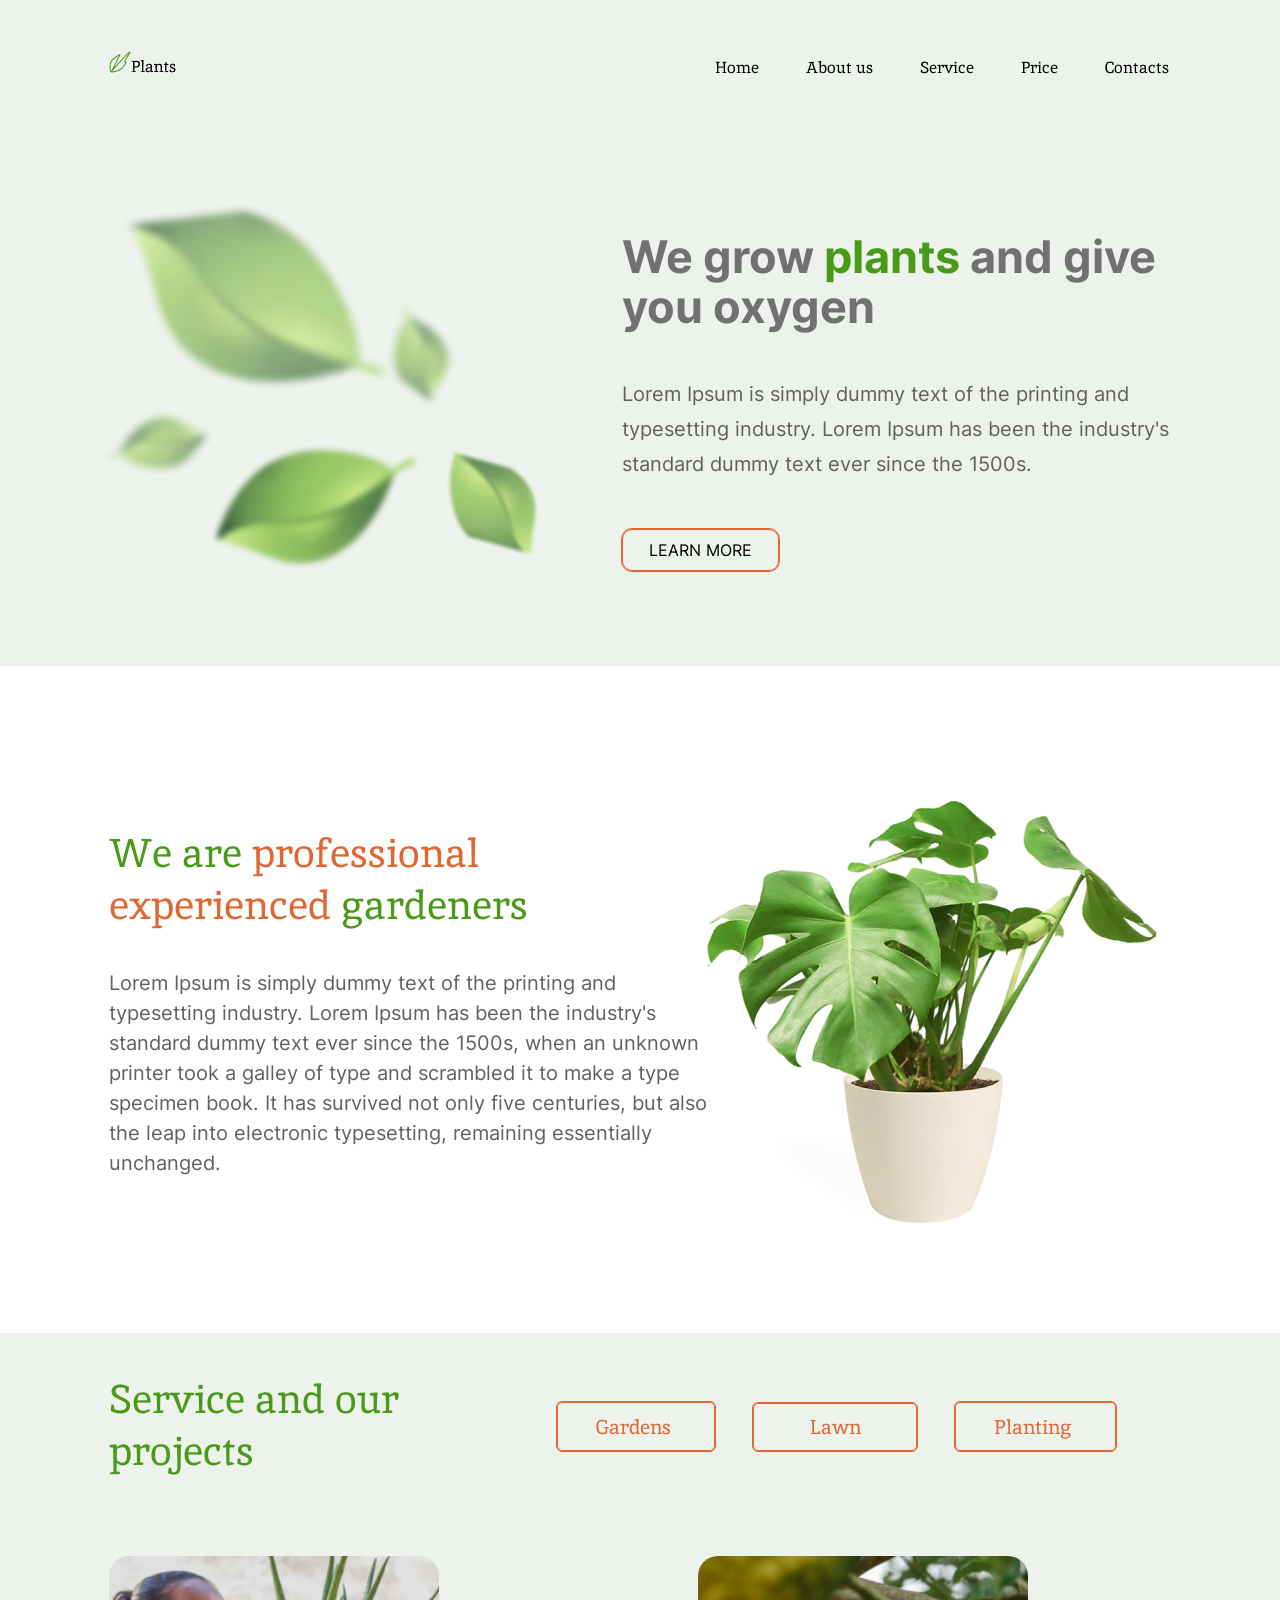
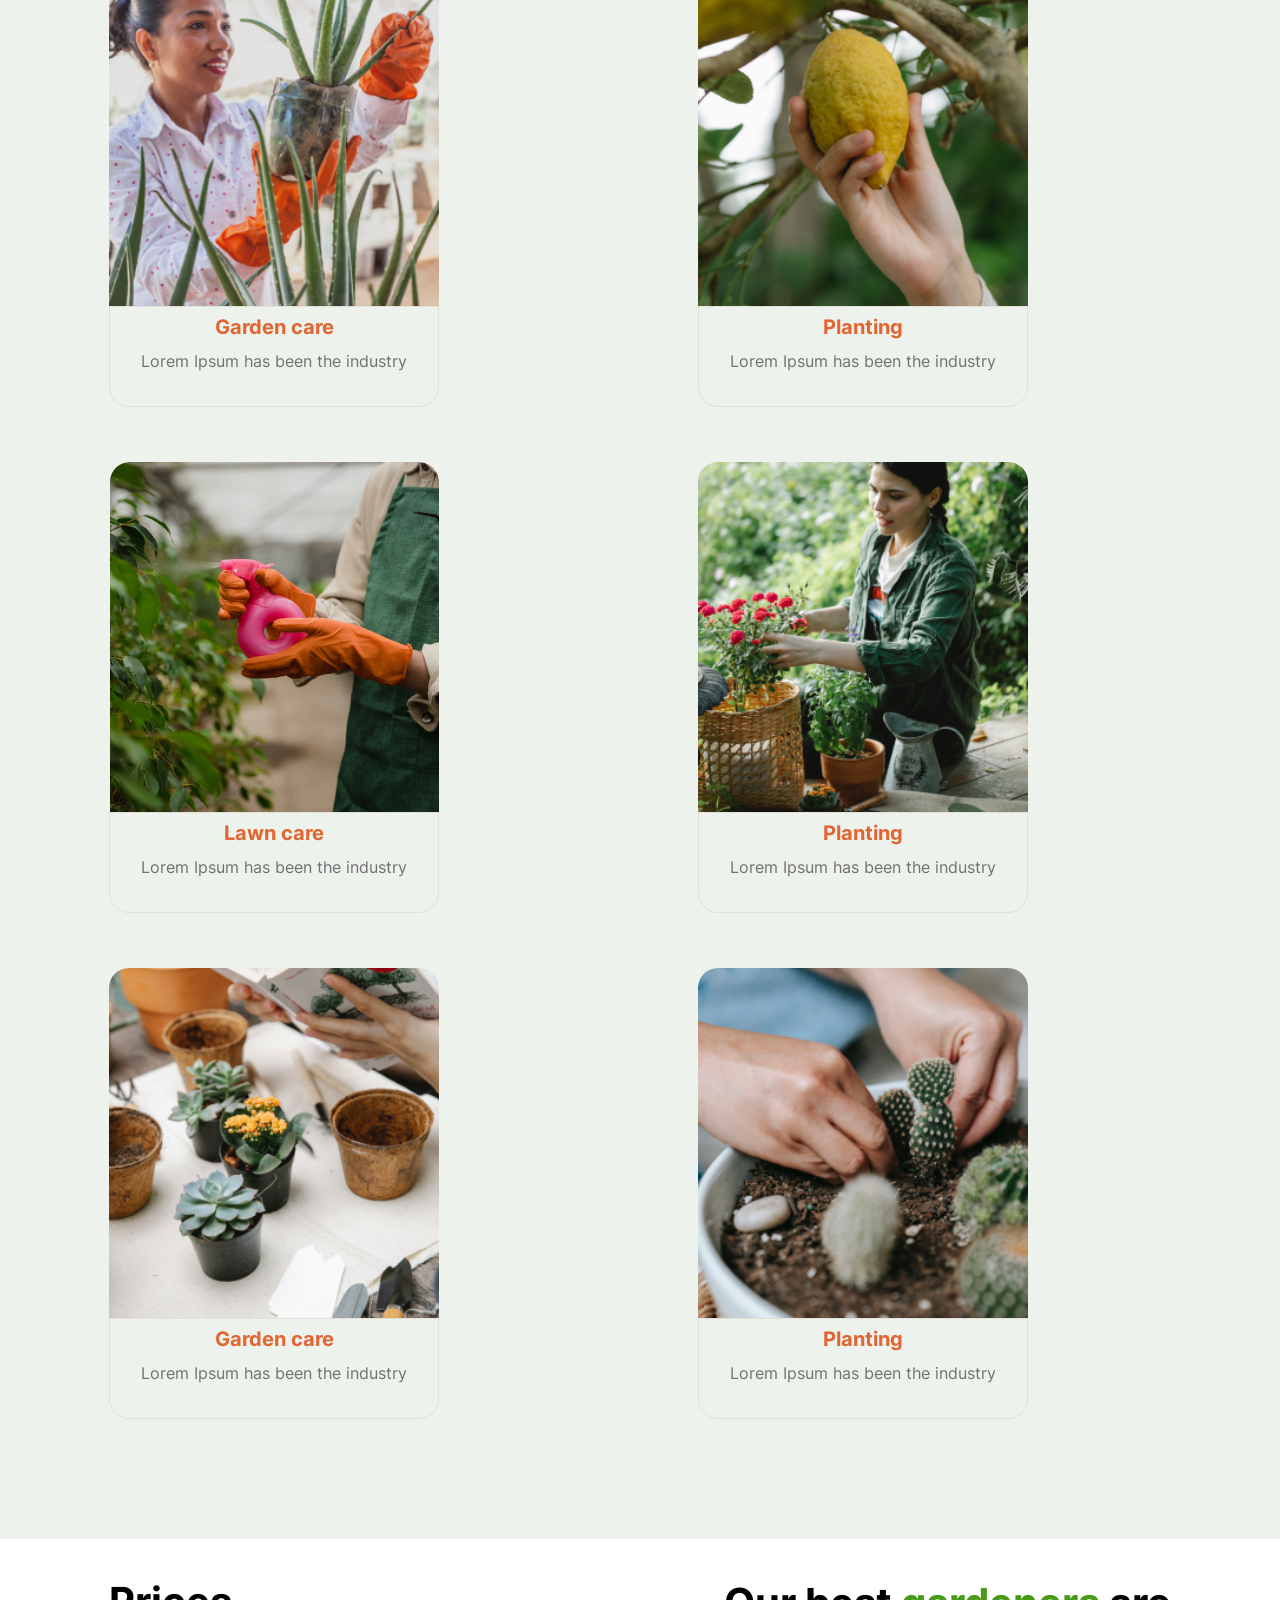
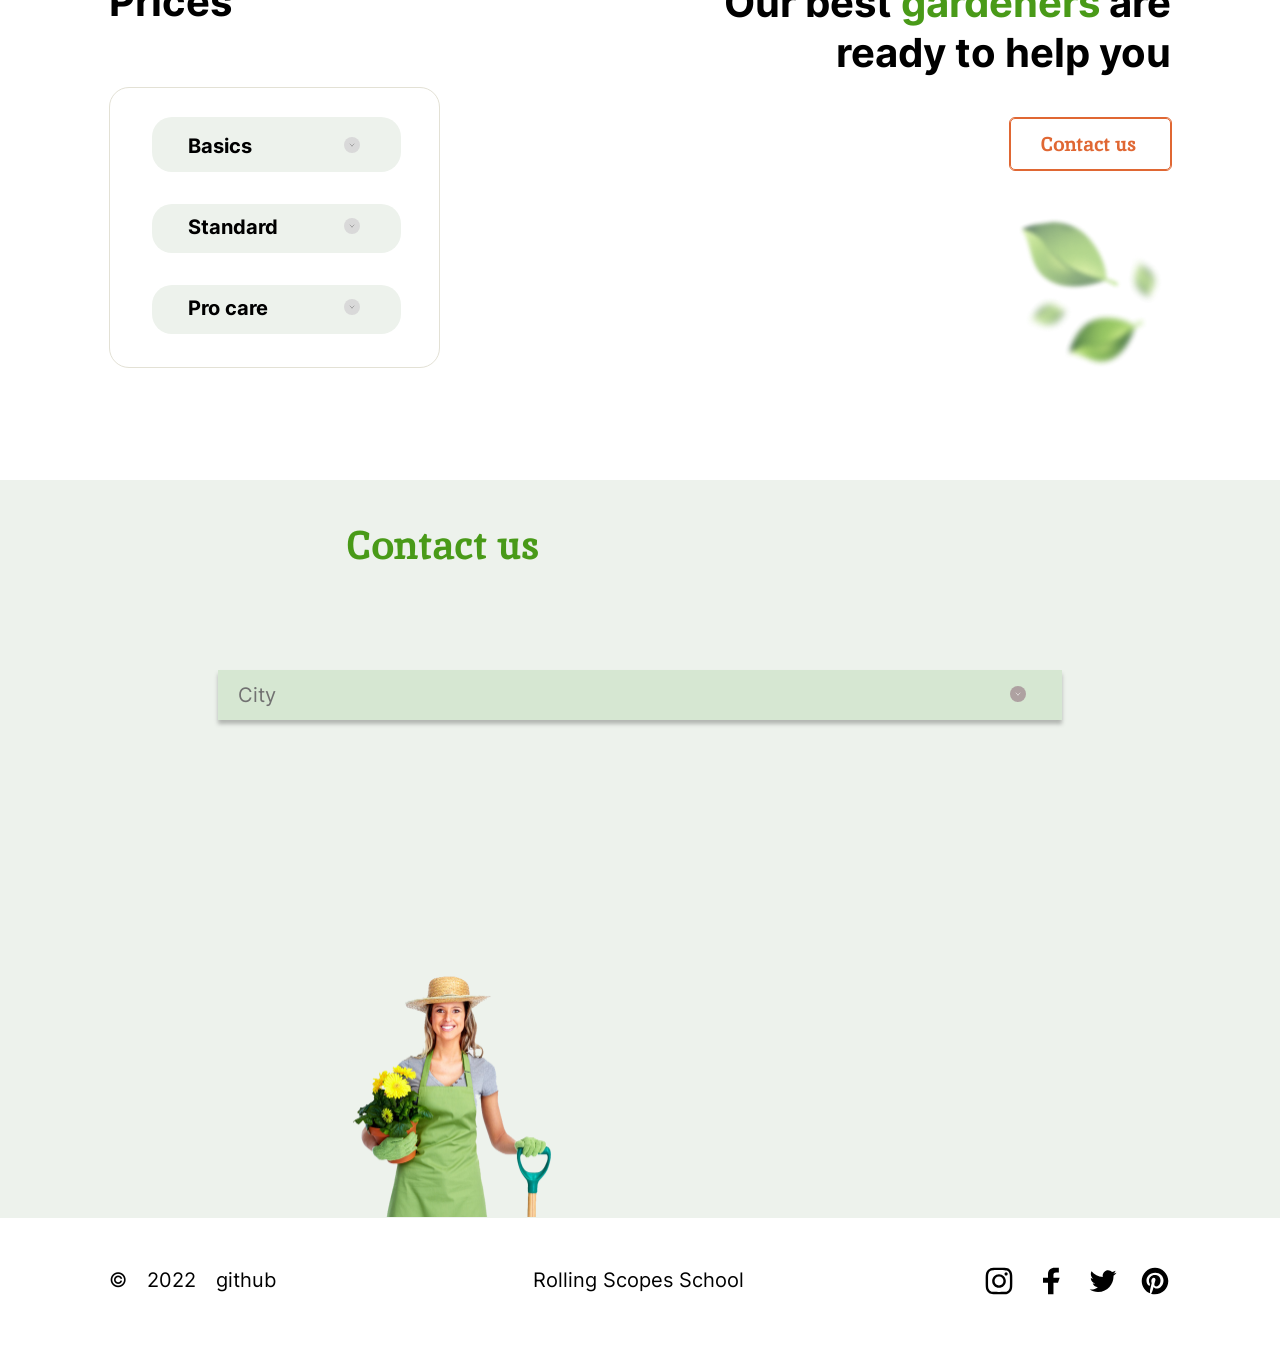
==== plants/index.html @ 88c862e2 "feat: add burger menu" ====
<!DOCTYPE html>
<html lang="en">
<head>
    <meta charset="UTF-8">
    <meta http-equiv="X-UA-Compatible" content="IE=edge">
    <meta name="viewport" content="width=device-width, initial-scale=1.0">
    <link rel="shortcut icon" href="./assets/icons/favicon.ico">
    <link rel="stylesheet" href="./css/normalize.css">
    <link rel="stylesheet" href="./css/style.css">
    <title>Plants</title>
</head>
<body>
    <header class="header">
        <div class="wrapper">
            <div class="header__logo">
                <img src="./assets/image/logo.png" alt="Logo">
            </div>
            <nav class="nav">
                <div class="hamb">
                    <div class="hamb__field" id="hamb">
                      <span class="bar"></span> 
                      <span class="bar"></span>
                      <span class="bar"></span>
                      <span class="bar"></span>
                    </div>
                  </div>
                <ul class="nav__list">
                    <li class="nav__item"><a href="#">Home</a></li>
                    <li class="nav__item"><a href="#about">About us</a></li>
                    <li class="nav__item"><a href="#service">Service</a></li>
                    <li class="nav__item"><a href="#prices">Price</a></li>
                    <li class="nav__item"><a href="#contacts">Contacts</a></li>
                </ul>
            </nav>
            <div class="popup" id="popup"></div>
            <div class="black-layer"></div>
        </div>
    </header>
    <main class="main">
        <section class="welcome">
            <div class="wrapper">
                <div class="welcome__container">
                    <div class="welcome__image">
                        <img src="./assets/image/leafs.png" alt="leafs">
                    </div>
                    <div class="welcome__content">
                        <h1 class="welcome__title">We grow <span class="green">plants</span> and give you oxygen</h1>
                        <p class="welcome__text">Lorem Ipsum is simply dummy text of the printing and typesetting industry. 
                            Lorem Ipsum has been the industry's standard dummy text ever since the 1500s.</p>
                        <button class="btn" type="button">LEARN MORE</button>
                    </div>
                </div>
            </div>
        </section>
        <section class="about" id="about">
            <div class="wrapper">
                <div class="about__container">
                    <div class="about__content">
                        <h2 class="about__title">We are <span class="red">professional experienced</span> gardeners</h2>
                        <p class="about__text">Lorem Ipsum is simply dummy text of the printing and typesetting industry. Lorem Ipsum has
                            been the industry's standard dummy text ever since the 1500s, when an unknown printer took a galley of type and
                            scrambled it to make a type specimen book. It has survived not only five centuries, but also the leap into electronic
                            typesetting, remaining essentially unchanged. </p>
                    </div>
                    <div class="about__image">
                        <img src="./assets/image/houseplant.png" alt="Houseplant">
                    </div>
                </div>
            </div>
        </section>
        <section class="service" id="service">
            <div class="wrapper">
                <div class="service__content">
                    <h2 class="service__title">Service and our projects</h2>
                    <div class="service__btns">
                        <button class="btn service__btn" type="button">Gardens</button>
                        <button class="btn service__btn" type="button">Lawn</button>
                        <button class="btn service__btn" type="button">Planting</button>
                    </div>
                </div>
                <div class="cards">
                    <div class="card">
                        <a href="#" class="card__item">
                            <div class="card__image">
                                <img src="./assets/image/garden.png" alt="service">
                            </div>
                            <div class="card__content">
                                <p class="card__title">Garden care</p>
                                <p class="card__text">Lorem Ipsum has been the industry</p>
                            </div>
                        </a>
                    </div>
                    <div class="card">
                        <a href="#" class="card__item">
                            <div class="card__image">
                                <img src="./assets/image/planting.png" alt="service">
                            </div>
                            <div class="card__content">
                                <p class="card__title">Planting</p>
                                <p class="card__text">Lorem Ipsum has been the industry</p>
                            </div>
                        </a>
                    </div>
                    <div class="card">
                        <a href="#" class="card__item">
                            <div class="card__image">
                                <img src="./assets/image/lawn.png" alt="service">
                            </div>
                            <div class="card__content">
                                <p class="card__title">Lawn care</p>
                                <p class="card__text">Lorem Ipsum has been the industry</p>
                            </div>
                        </a>
                    </div>
                    <div class="card">
                        <a href="#" class="card__item">
                            <div class="card__image">
                                <img src="./assets/image/planting2.png" alt="service">
                            </div>
                            <div class="card__content">
                                <p class="card__title">Planting</p>
                                <p class="card__text">Lorem Ipsum has been the industry</p>
                            </div>
                        </a>
                    </div>
                    <div class="card">
                        <a href="#" class="card__item">
                            <div class="card__image">
                                <img src="./assets/image/garden2.png" alt="service">
                            </div>
                            <div class="card__content">
                                <p class="card__title">Garden care</p>
                                <p class="card__text">Lorem Ipsum has been the industry</p>
                            </div>
                        </a>
                    </div>
                    <div class="card">
                        <a href="#" class="card__item">
                            <div class="card__image">
                                <img src="./assets/image/planting3.png" alt="service">
                            </div>
                            <div class="card__content">
                                <p class="card__title">Planting</p>
                                <p class="card__text">Lorem Ipsum has been the industry</p>
                            </div>
                        </a>
                    </div>
                </div>
            </div>
        </section>
        <section class="prices" id="prices">
            <div class="wrapper">
                <div class="prices__block">
                    <div class="price">
                        <h2 class="price__title">Prices</h2>
                        <div class="price__list">
                            <div class="price__item">Basics</div>
                            <div class="price__item">Standard</div>
                            <div class="price__item">Pro care</div>
                        </div>
                    </div>
                    <div class="info">
                        <p class="info__text">Our best <span class="green">gardeners</span> are ready to help you</p>
                        <button class="btn info__btn">Contact us</button>
                        <img class="info__img" src="./assets/image/leafs-price.png" alt="leafs">
                    </div>
                </div>
            </div>
        </section>
        <section class="contacts" id="contacts">
            <div class="wrapper">
                <div class="contacts__content">
                    <div class="contacts__image">
                        <img src="./assets/image/contact_woman.png" alt="woman">
                    </div>
                    <h2 class="contacts__title">Contact us</h2>
                    <div class="contacts__list">
                        <div class="contacts__item">City</div>
                    </div>
                </div>
            </div>
        </section>
    </main>
    <footer class="footer">
        <div class="wrapper">
            <div class="footer__content">
                <div class="footer__year">
                    <div>&copy;</div>
                    <p>2022</p>
                    <div><a href="https://github.com/Mary-fox" target="_blank">github</a></div>
                </div>
                <div class="footer__text">
                    <a href="https://rs.school/js-stage0/" target="_blank">Rolling Scopes School</a>
                </div>
                <ul class="footer__icons">
                    <li class="footer__icon"><a href="https://instagram.com" target="_blank"><img class="footer__image" src="./assets/icons/inst.svg" alt="instagram"></a></li>
                    <li class="footer__icon"><a href="https://facebook.com" target="_blank"><img class="footer__image" src="./assets/icons/fb.svg" alt="facebook"></a></li>
                    <li class="footer__icon"><a href="https://twitter.com" target="_blank"><img  class="footer__image" src="./assets/icons/twitter.svg" alt="twitter"></a></li>
                    <li class="footer__icon"><a href="https://pinterest.com" target="_blank"><img  class="footer__image" src="./assets/icons/pinterest.svg" alt="pinterest"></a></li>
                </ul>
            </div>
        </div>
    </footer>
    <script src="./js/index.js"></script>
    <script src="./js/script.js"></script>
</body>
</html>
---- plants/css/style.css ----
/* Inter - 400 */

@font-face {
    font-family: "Inter";
    font-weight: 400;
    src: url("../assets/fonts/Inter-Regular.ttf");
}

/* Inter - 700 */

@font-face {
    font-family: "Inter";
    font-weight: 700;
    src: url("../assets/fonts/Inter-Bold.ttf");
}

/* Inika - 400 */

@font-face {
    font-family: "Inika";
    font-weight: 400;
    src: url("../assets/fonts/Inika-Regular.ttf");
}

/* Inika - 700 */

@font-face {
    font-family: "Inika";
    font-weight: 700;
    src: url("../assets/fonts/Inika-Bold.ttf");
}

*,
*:before,
*:after {
    box-sizing: border-box;
    margin: 0;
    padding: 0;
}
a {
    text-decoration: none;
    cursor: pointer;
}
.green {
    color: #499A18;
}
.red {
    color: #E06733;
}

html,
body {
    /* overflow-x: hidden; */
    scroll-behavior: smooth;
}

body {
    font-family: "Inter", sans-serif;
    color: #636060;
}

.wrapper {
    max-width: 1440px;
    margin: 0 auto;
    padding: 0 109px;
}
.header {
    background: #EDF2EC;
}
.header .wrapper {
    display: flex;
    justify-content: space-between;
    align-items: center;
    padding: 51px 109px 62px 109px;
}
.hamb {
    display: none;
}
.popup {
    display: none;
}
.nav {
    padding-top: 6px;
}
.nav__list {
    list-style: none;
    display: flex;
    gap: 47px;
    position: relative;
    top: 1px;
    right: 2px;
}
.nav__item {
    font-family: 'Inika';
    cursor: pointer;
}
.nav__item a {
    color: #010201;
}
.black-layer {
    display: none;
}
/* .active {
    font-weight: 700;
    color: #E06733 !important;
} */
@media (max-width: 900px) {
    .wrapper {
        max-width: 768px;
        margin: 0 auto;
        padding: 0 50px;
    }
    .header .wrapper {
        padding: 43px 50px 35px 50px;
    }
    .nav__list {
        gap: 46px;
    }
}
@media (max-width: 767px) {
    .wrapper {
        max-width: 380px;
        padding: 0 25px;
    }
    .header .wrapper {
        padding: 23px 25px 30px 23px;
    }
    .nav {
        padding-top: 0;
    }
    .nav__list {
        display: none;
    }
    .hamb {
        display: flex;
        align-items: center;
    }
    .hamb__field {
        padding: 3px 0;
        cursor: pointer;
    }
    .bar {
        display: block;
        width: 40px;
        border: 1px solid #717171;
        margin: 6px auto;
        transition: 0.5s;
    }
    .popup {
        position: fixed;
        top: 20px;
        left: -100%;
        width: 300px;
        height: 250px;
        background-color: white;
        z-index: 100;
        display: flex;
        transition: 1s;
        border-radius: 10px;
        opacity: 0.9;
    }
    .popup.open {
        left: 0;
    }
    .popup .nav__list{
        width: 100%;
        height: 100%;
        display: flex;
        flex-direction: column;
        align-items: center;
        justify-content: start;
        padding: 18px 0;
        overflow: auto;
        gap: 10px;
    }
    .popup .nav__list > li {
        width: 100%;
    }
    .popup .nav__list > li > a {
        width: 100%;
        display: flex;
        justify-content: center;
        padding: 5px 0;
        font-size: 20px;
      }
    
    .popup .nav__list > li > a:hover {
        color: #E06733;
    }
    
    .hamb__field.active .bar:nth-child(2) {
        opacity: 0;
    }
    .hamb__field.active .bar:nth-child(4) {
        opacity: 0;
    }
    .hamb__field.active .bar:nth-child(1) {
        transform: translateY(8px) rotate(45deg);
    }
    
    .hamb__field.active .bar:nth-child(3) {
        transform: translateY(-8px) rotate(-45deg);
    }
    .nav__list {
        display: none;
    }
    body.noscroll {
        overflow: hidden;
    }
    .nav__item a{
        font-size: 19px;
        color: black;
    }
    .black-layer_active {
        display: block;
        position: fixed;
        top: 0;
        left: 0;
        width: 100%;
        height: 100%;
        background: rgba(0,0,0,.4);
        transition: 1s;
    }
}
.welcome, .service, .contacts {
    background: #EDF2EC;
}
.welcome__container {
    display: flex;
    justify-content: space-between;
    padding: 48px 0 51px 0;
}
.welcome__title {
    font-family: 'Inter';
    font-weight: 700;
    font-size: 45px;
    line-height: 50px;
    color: #717171;
    padding-bottom: 15px;
}
.welcome__content{
    max-width: 549px;
    padding-top: 14px;
}
.welcome__image {
    margin-left: -10px;
}
.welcome__text {
    font-size: 20px;
    line-height: 35px;
    color: #636060;
    padding-bottom: 47px;
}
@media (max-width: 900px) {
    .welcome__container {
        flex-direction: row-reverse;
        padding-bottom: 69px;
    }
    .welcome__title {
        font-size: 35px;
        padding-bottom: 30px;
        margin: 0;
    }
    .welcome__image img {
        display: none;
    }
    .welcome__image {
        background-image: url(../assets/image/leafs-tablet.png);
        width: 280px;
        height: 254px;
        position: relative;
        bottom: 4px;
        right: 7px;
    }
    .welcome__content{
        max-width: 346px;
        padding-top: 5px;
    }
    .welcome__text {
        font-size: 16px;
        line-height: 25px;
        padding-bottom: 35px;
        padding-left: 7px;
    }
}
@media (max-width: 767px) {
    .welcome__image {
        display: none;
    }
    .welcome__title {
        font-size: 25px;
        line-height: 35px;
        padding-bottom: 20px;
    }
    .welcome__container {
        padding-top: 19px;
        padding-bottom: 25px;
    }
    .welcome__text {
        padding-left: 0;
        padding-bottom: 27px;
    }
}
.btn {
    padding: 10px 26px;
    border: 1px solid #E06733;
    outline: 1px solid #E06733;
    border-radius: 10px;
    font-weight: 400;
    font-size: 16px;
    line-height: 20px;
    cursor: pointer;
    background: #EDF2EC;
}
.about__container{
    display: flex;
    justify-content: space-between;
    padding: 94px 0 91px 0;
    align-items: center;
}
.about__content {
    max-width: 605px;
}
.about__title {
    font-family: 'Inika';
    font-weight: 400;
    font-size: 40px;
    line-height: 52px;
    color: #499A18;
    padding: 4px 0 37px 0;
    max-width: 463px;
}
.about__text {
    font-family: 'Inter';
    font-weight: 400;
    font-size: 20px;
    line-height: 30px;
    color: #636060;
}
@media (max-width: 900px) {
    .about__container {
        flex-direction: column;
        padding-top: 42px;
    }
    .about__content {
        max-width: 668px;
    }
    .about__title{
        max-width: 423px;
        margin: 0 auto;
        text-align: center;
        padding: 0 0 51px 0;
        font-size: 35px;
        line-height: 46px;
    }
    .about__image img {
        max-width: 250px;
        max-height: 258px;
    }
    .about__text {
        padding-bottom: 68px;
    }
}
@media (max-width: 767px) {
    .btn {
        padding: 5px 17px;
        font-size: 10px;
    }
    .about__title{
        font-size: 25px;
        line-height: 33px;
        padding: 0 0 13px 0;
    }
    .about__container {
        padding: 30px 0 23px 0;
    }
    .about__image img {
        max-width: 150px;
    }
    .about__text {
        font-size: 15px;
        line-height: 25px;
        padding-bottom: 0;
    }
}

.service__title {
    font-family: 'Inika';
    font-weight: 400;
    font-size: 40px;
    line-height: 52px;
    color: #499A18;
    max-width: 306px;
}
.service__content {
    display: flex;
    padding: 40px 0 79px 0;
}
.service__btns {
    padding: 29px 0 0 142px;
}
.service__btn{
    padding: 11px 43px 10px 38px;
    font-family: 'Inika';
    font-weight: 400;
    font-size: 20px;
    line-height: 26px;
    color: #E06733;
    margin-right: 33px;
    border: 1px solid #E06733;
    border-radius: 5px;
}
.service__btn:nth-child(2) {
    padding: 10px 55px;
}
.cards {
    display: grid;
    grid-template-columns:repeat(auto-fit, minmax(330px, 1fr)); 
    width: 100%;
    row-gap: 55px;
    column-gap: 116px;
    padding-bottom: 120px;
}
.card__content {
    border: 1px solid #E3E1D5;
    border-radius: 0px 0px 20px 20px;
    text-align: center;
    max-width: 330px;
}
.card__image img{
    vertical-align: top;
    width: 330px;
    height: 350px;
    object-fit: cover;
    border-radius: 20px 20px 0 0;
}
.card__title {
    font-weight: 700;
    font-size: 20px;
    line-height: 20px;
    color: #E06733;
    padding: 10px 0 14px 0;
}
.card__text {
    font-weight: 400;
    font-size: 16px;
    line-height: 20px;
    color: #717171;
    padding-bottom: 35px;
}
@media (max-width: 1260px) {
    .service__content {
        flex-direction: column;
    }
    .service__btns {
        padding: 29px 0 0 63px;
    }
}
@media (max-width: 1000px) {
    .service__content {
        padding: 60px 0 40px 0;
    }
    .service__title {
        font-size: 35px;
        line-height: 46px;
    }
    .service__btns {
        padding: 42px 0 0 0;
    }
    .cards {
        grid-template-columns:repeat(auto-fit, minmax(281px, 1fr)); 
        row-gap: 38px;
        column-gap: 106px;
        padding-bottom: 70px;
    }
    .card__image img {
        width: 280px;
        height: 350px;
    }
    .card__title {
        padding: 10px 0 10px 0;
    }
    .card__text {
        padding: 0 38px 18px 39px;
    }
    .card__content {
        max-width: 280px;
    }
}
@media (max-width: 767px) {
    .service__title {
        font-size: 25px;
        line-height: 33px;
        max-width: 187px;
    }
    .service__content {
        padding: 30px 0 30px 0;
    }
    .service__btn{
        padding: 7px 30px 5px 31px;
        font-size: 15px;
        line-height: 20px;
        margin-right: 8px;
        margin-bottom: 9px;
    }
    .service__btn:nth-child(2) {
        padding: 6px 39px;
    }
    .service__btns {
        padding: 38px 0 0 0;
    }
    .cards {
        text-align: center;
        row-gap: 34px;
        padding-bottom: 27px;
    }
    .card__content {
        max-width: 280px;
        position: relative;
        left: 25px;
    }
    .card__text {
        padding: 0 35px 18px 35px;
    }
}
.prices__block {
    padding: 39px 0 114px;
    display: flex;
    justify-content: space-between;
}
.price__title {
    font-size: 40px;
    line-height: 48px;
    color: #000000;
    padding-bottom: 61px;
}
.price__list {
    display: flex;
    flex-direction: column;
    border: 1px solid #E3E1D5;
    border-radius: 20px;
    gap: 32px;
    padding: 29px 38px 33px 42px;
}
.price__item {
    background: #EDF2EC;
    border-radius: 20px;
    font-weight: 700;
    font-size: 20px;
    line-height: 20px;
    color: #000000;
    padding: 13px 123px 16px 36px;
    position: relative;
    cursor: pointer;
}
.price__item:first-child {
    padding: 19px 123px 16px 36px;
}
.price__item::after {
    content: url(../assets/icons/ptices_btn.svg);
    position: absolute;
    right: 41px;
}
.info {
    display: flex;
    flex-direction: column;
    align-items: flex-end;
    max-width: 452px;
    gap: 40px;
    position: relative;
}
.info__text {
    font-weight: 700;
    font-size: 40px;
    line-height: 50px;
    text-align: right;
    color: #000000;
}
.info__btn {
    padding: 12px 34px 12px 30px;
    background: #FFFFFF;
    font-family: 'Inika';
    font-weight: 700;
    font-size: 20px;
    line-height: 26px;
    color: #E06733;
    border: 1px solid #E06733;
    border-radius: 5px;
}
.info__img {   
    height: 175px;
}
@media (max-width: 980px) {
    .price__title {
        font-size: 35px;
        line-height: 42px;
        padding-left: 16px;
    }
    .price__list {
        padding: 29px 38px 33px 45px;
    }
    .info__text {
        font-size: 25px;
        line-height: 35px;
        padding-top: 102px;
    }
    .info {
        gap: 28px;
    }
    .info__img {    
        position: relative;
        top: 5px;
        left: 2px;
    }
}
@media (max-width: 767px) {
    .info {
        align-items: center;
        gap: 19px;
    }
    .info__img {
        display: none;
    }
    .price__title {
        font-size: 25px;
        line-height: 30px;
        text-align: center;
        padding-left: 0;
        padding-bottom: 36px;
    }
    .price__item {
        font-size: 15px;
        color: #000000;
        padding: 16px 68px 13px 28px;
    }
    .price__list {
        gap: 14px;
        padding: 27px 23px;
        border-radius: 17px;
    }
    .price__item {
        padding: 15px 80px 15px 30px;
        font-size: 15px;
    }
    .price__item:first-child {
        padding: 18px 95px 14px 31px;
    }
    .price__item::after {
        right: 39px;
        bottom: 11px;
    }
    .info__text {
        font-size: 20px;
        text-align: center;
        max-width: 230px;
        padding-top: 20px;
    }
    .info__btn {
        padding: 8px 22px 6px 22px;
        font-size: 15px;
        line-height: 20px;
    }
}
.contacts__content {
    display: flex;
    padding-top: 50px;
}
.contacts__image {
    padding-right: 113px;
    position: relative;
    top: 3px;
}
.contacts__title {  
    font-family: 'Inika';
    font-size: 40px;
    line-height: 52px;
    color: #499A18;
    padding: 10px 68px 0 0;
}
.contacts__list {
    /* position: relative; */
    padding-top: 97px;
}
.contacts__item {
    position: relative;
    background: #D6E7D2;
    box-shadow: 0px 4px 4px rgba(0, 0, 0, 0.25);
    border-radius: 0px;
    padding: 5px 390px 5px 20px;
    font-weight: 400;
    font-size: 20px;
    line-height: 40px;
    color: #717171;
    cursor: pointer;
}
.contacts__item::after {
    content: url(../assets/icons/accordion_btn.svg);
    position: absolute;
    right: 33px;
}
@media (max-width: 1350px) {
    .prices__block {
        padding: 39px 0 95px;
 
    }
    .contacts__title{
        position: absolute;
        left: 238px;
        top: 29px
    }
    .contacts__content{
        flex-direction: column-reverse;
        padding: 50px 109px 0 109px;
        position: relative;
    }
    .contacts__list {
        padding: 140px 0 246px 0;
    }
    .contacts__item::after {
        right: 36px;
    }
    .contacts__image img {
        height: 248px;
        position: relative;
        left: 135px;
    }
}
@media (max-width: 800px) {
    .contacts__item::after {
        right: 35px;
        top: 5px;
    }
}
@media (max-width: 767px) {
    .contacts__title {
        left: 103px;
        font-size: 25px;
        line-height: 33px;
        top: 14px;
    }
    .contacts__content{
        padding: 30px 17px 0 17px;
    }
    .contacts__item {
        padding: 6px 275px 5px 17px;
    }
    .prices__block {
        padding: 26px 0 40px;
        justify-content: center;
        flex-wrap: wrap;
    }
    .contacts__image img {
        height: 124.25px;
        left: 96px;
    }
    .contacts__list {
        padding: 108px 0 130px 0;
    }
    .contacts__item::after {
        right: 20px;
        top: 7px;
    }
}
.footer__content {
    display: flex;
    justify-content: space-between;
    padding: 40px 0 38px 0;
    font-size: 20px;
    line-height: 45px;
    color: #000000;
}
.footer__text {
    margin-left: 18px;
}
.footer__year{
    display: flex;
    gap: 20px;
}
.footer__icons {
    display: flex;
    gap: 20px;
    padding-top: 7px;
}
.footer__icon {
   list-style-type: none;
}
.footer a {
    color: #000000;
}
.footer__image {
    transition: 0.3;
}
@media (max-width: 900px) {
    .footer__content {
        flex-direction: column;
        align-items: center;
        padding:33px 0 22px 0;
        gap: 20px;
        line-height: 24px;
    }
    .footer__text{
        margin-left: 0;
        position: relative;
        bottom: 3px;
    }
    .footer__icons {
        padding-top: 0;
    }
    .footer__year {
        gap: 23px;
    }
}
@media (max-width: 767px) {
    .footer__content {
        gap: 17px;
        padding:22px 0 6px 0;
    }
    .footer__icons {
        position: relative;
        bottom: 6px;
    }
    
}
/* hover,active... */
.btn:hover {
    background: #E06733;
    border: 1px solid #E06733;
    outline: 1px solid #E06733;
    border-radius: 10px;
    color: #FFFFFF;
    transition: 0.3s;
}
.contacts__item:hover {
    background: #C1E698;
    border: 0.5px solid #D6E7D2;
    outline: 0.5px solid #D6E7D2;
    border-radius: 0px;

}
.nav__item a:hover, .nav__item a:active{
    color: #E06733;
    font-weight: 500;
}
.price__item:hover {
    background: #D6E7D2;
}
.footer__image:hover {
    transform: scale(1.2); /* Увеличиваем масштаб */
}
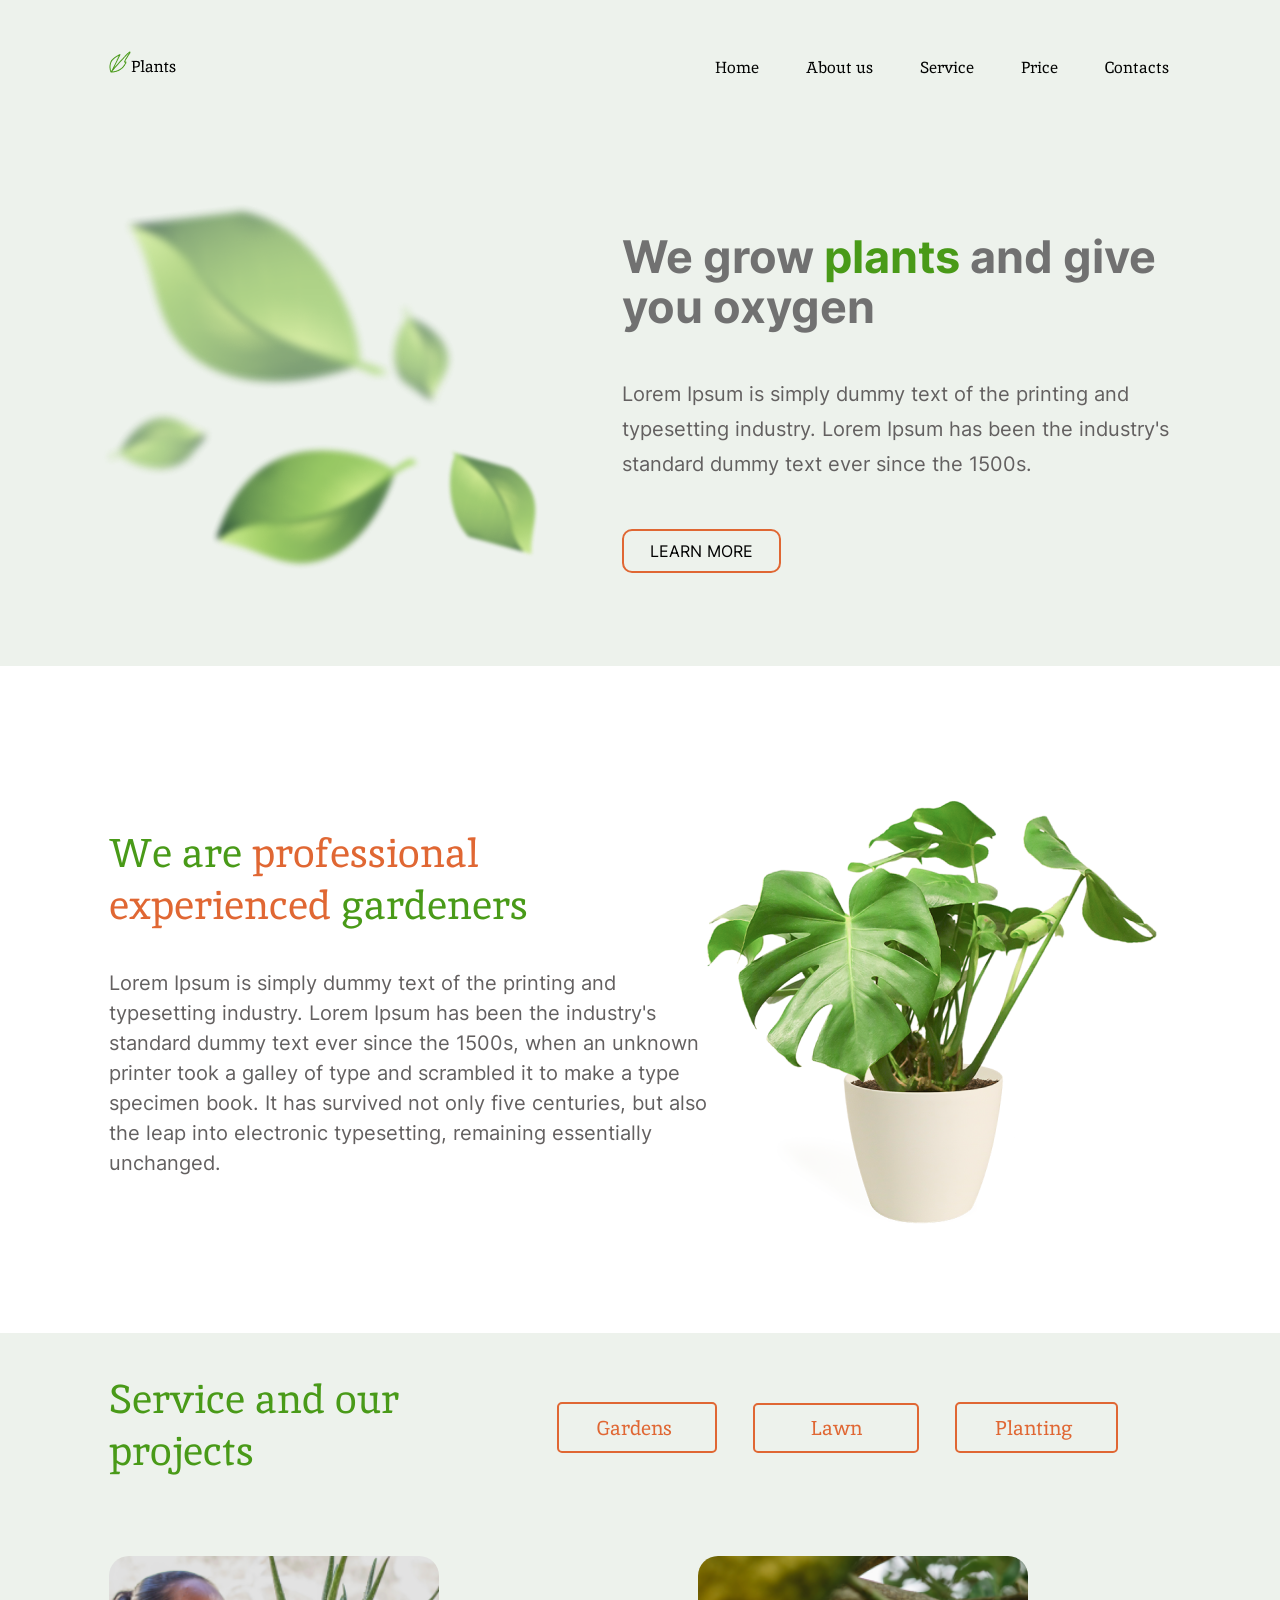
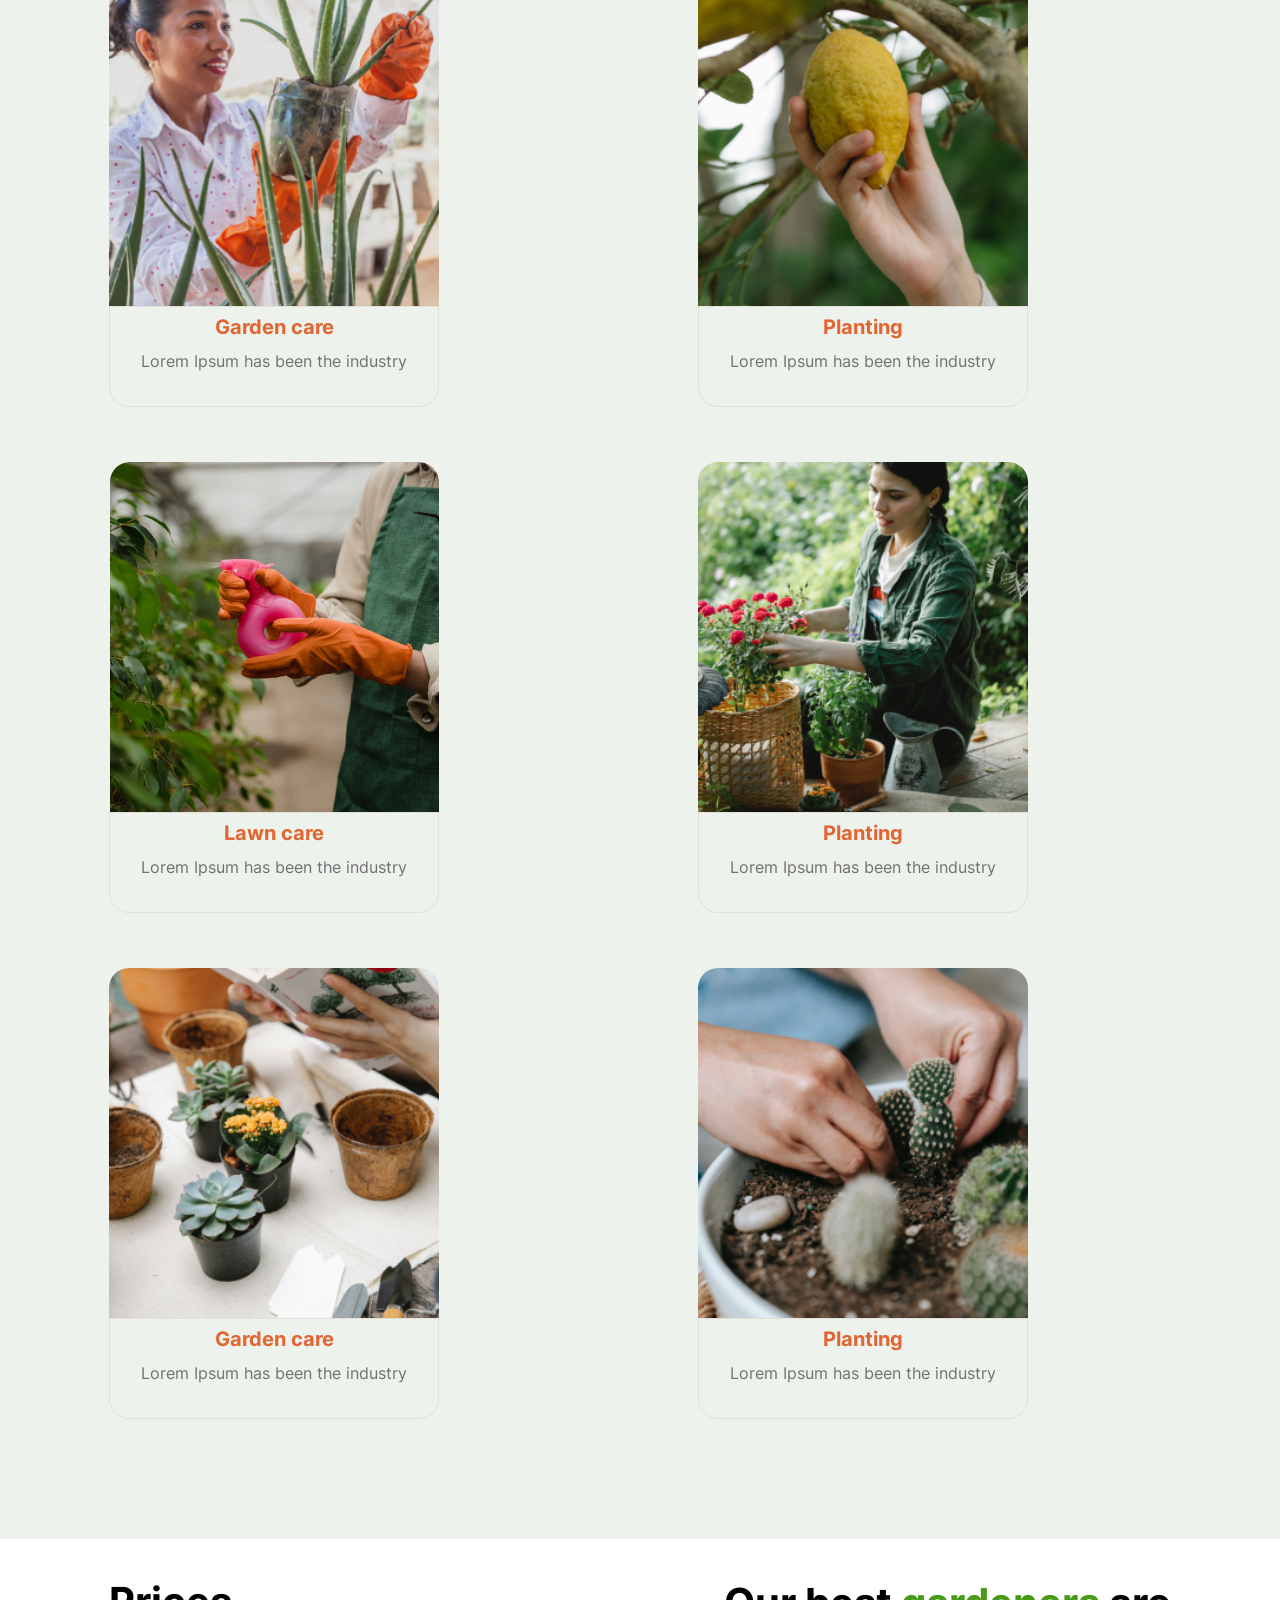
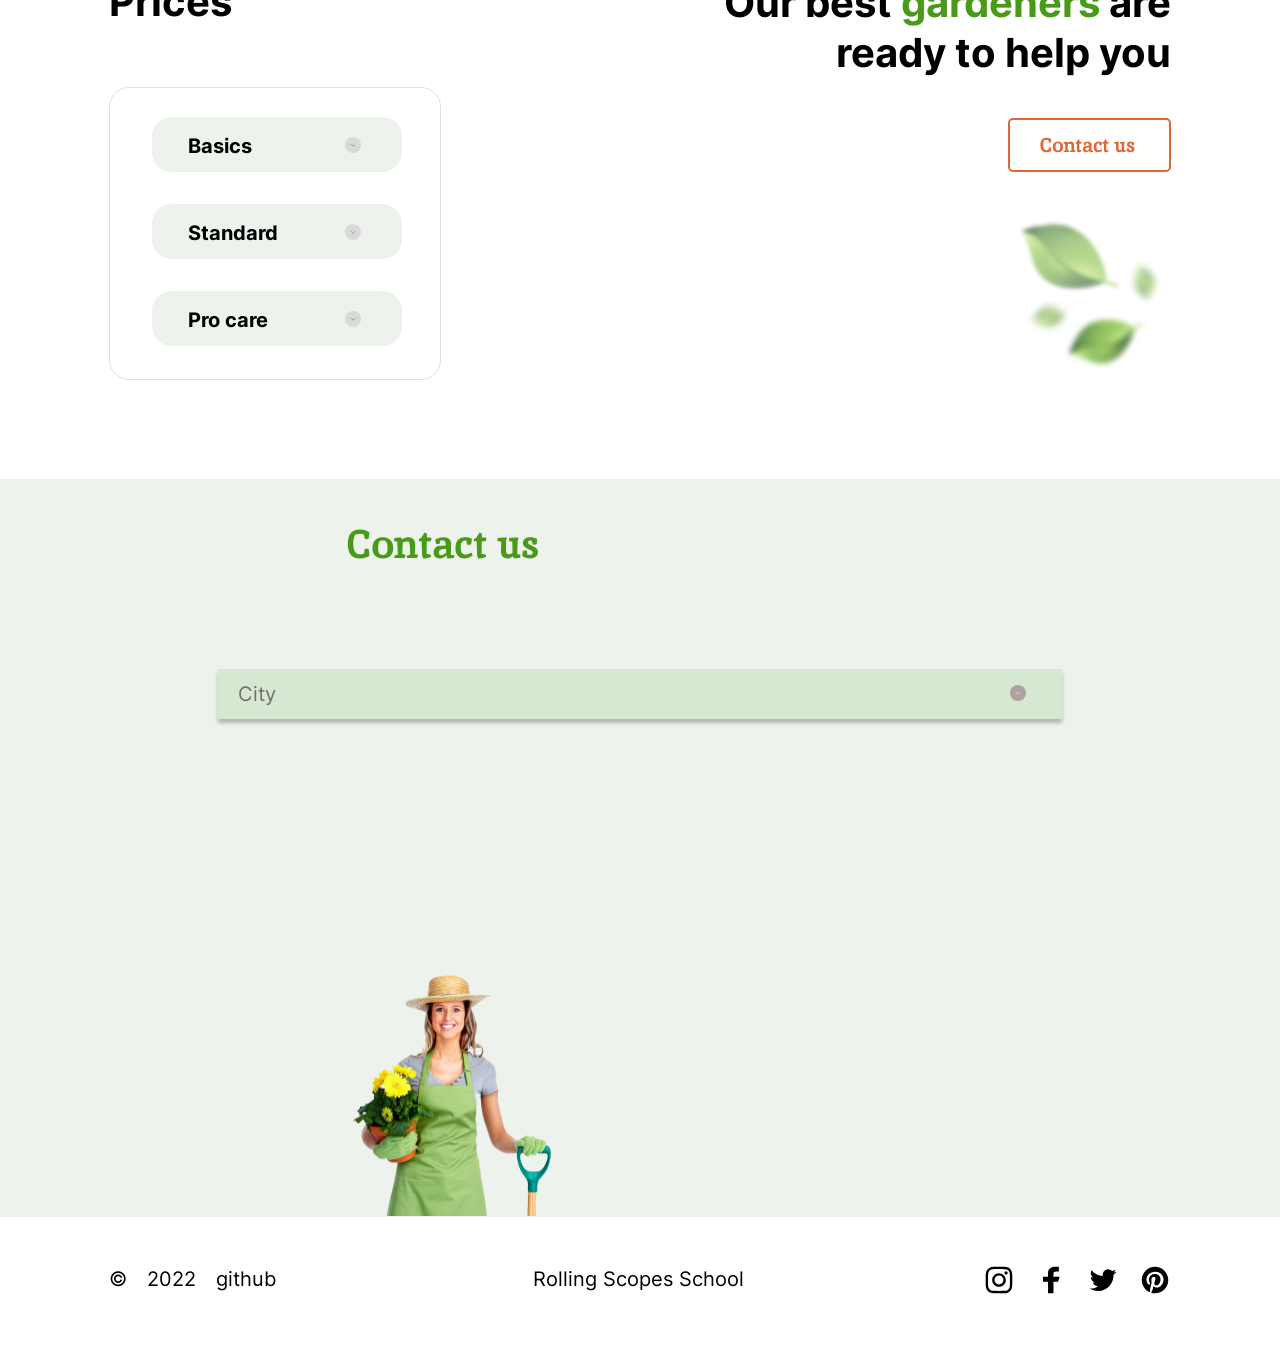
==== commit 451bab01: "feat: add accordion code in prices" ====
--- a/plants/index.html
+++ b/plants/index.html
@@ -154,9 +154,37 @@
                     <div class="price">
                         <h2 class="price__title">Prices</h2>
                         <div class="price__list">
-                            <div class="price__item">Basics</div>
-                            <div class="price__item">Standard</div>
-                            <div class="price__item">Pro care</div>
+                            <div class="price__box">
+                                <div class="price__item">Basics</div>
+                                <div class="price__content">
+                                    <p class="price__text">Release of Letraset sheets containing Lorem
+                                        Ipsum passages, and more recently
+                                    </p>
+                                    <p class="price__cost"><span class="price__dollar">$</span>15 <span class="price__hour"> / per hour</span></p>
+                                    <button class="price__btn"><a href="#contacts" class="price__link">Order</a></button>
+                                </div>
+                            </div>
+                            <div class="price__box">
+                                <div class="price__item">Standard</div>
+                                <div class="price__content">
+                                    <p class="price__text">Release of Letraset sheets containing Lorem
+                                        Ipsum passages, and more recently
+                                    </p>
+                                    <p class="price__cost"><span class="price__dollar">$</span>25 <span class="price__hour"> / per hour</span></p>
+                                    <button class="price__btn"><a href="#contacts" class="price__link">Order</a></button>
+                                </div>
+                                
+                            </div>
+                            <div class="price__box">
+                                <div class="price__item">Pro care</div>
+                                <div class="price__content">
+                                    <p class="price__text">Release of Letraset sheets containing Lorem
+                                        Ipsum passages, and more recently
+                                    </p>
+                                    <p class="price__cost"><span class="price__dollar">$</span>35 <span class="price__hour"> / per hour</span></p>
+                                    <button class="price__btn"><a href="#contacts" class="price__link">Order</a></button>
+                                </div>
+                            </div>
                         </div>
                     </div>
                     <div class="info">
--- a/plants/css/style.css
+++ b/plants/css/style.css
@@ -51,6 +51,7 @@
 
 html,
 body {
+    overflow: overlay;
     /* overflow-x: hidden; */
     scroll-behavior: smooth;
 }
@@ -124,10 +125,24 @@
         padding: 0 25px;
     }
     .header .wrapper {
-        padding: 23px 25px 30px 23px;
+        padding: 25px 25px 28px 23px;
+        justify-content: left;
+        flex-wrap: wrap;
     }
     .nav {
         padding-top: 0;
+    }
+    .nav__list {
+        gap: 9px;
+    }
+    .nav__item a {
+        font-size: 10px;
+    }
+}
+@media (max-width: 420px) {
+    .header .wrapper {
+        justify-content: space-between;
+        flex-wrap: nowrap;
     }
     .nav__list {
         display: none;
@@ -219,7 +234,7 @@
         left: 0;
         width: 100%;
         height: 100%;
-        background: rgba(0,0,0,.4);
+        background: rgba(0,0,0,.2);
         transition: 1s;
     }
 }
@@ -304,8 +319,8 @@
 }
 .btn {
     padding: 10px 26px;
-    border: 1px solid #E06733;
-    outline: 1px solid #E06733;
+    border: 2px solid #E06733;
+    /* outline: 1px solid #E06733; */
     border-radius: 10px;
     font-weight: 400;
     font-size: 16px;
@@ -407,8 +422,8 @@
     font-size: 20px;
     line-height: 26px;
     color: #E06733;
-    margin-right: 33px;
-    border: 1px solid #E06733;
+    margin-right: 31px;
+    border: 2px solid #E06733;
     border-radius: 5px;
 }
 .service__btn:nth-child(2) {
@@ -459,7 +474,7 @@
 }
 @media (max-width: 1000px) {
     .service__content {
-        padding: 60px 0 40px 0;
+        padding: 59px 0 40px 0;
     }
     .service__title {
         font-size: 35px;
@@ -467,6 +482,9 @@
     }
     .service__btns {
         padding: 42px 0 0 0;
+    }
+    .service__btn {
+        margin-right: 31px;
     }
     .cards {
         grid-template-columns:repeat(auto-fit, minmax(281px, 1fr)); 
@@ -476,7 +494,7 @@
     }
     .card__image img {
         width: 280px;
-        height: 350px;
+        height: 349px;
     }
     .card__title {
         padding: 10px 0 10px 0;
@@ -485,7 +503,7 @@
         padding: 0 38px 18px 39px;
     }
     .card__content {
-        max-width: 280px;
+        max-width: 281px;
     }
 }
 @media (max-width: 767px) {
@@ -502,7 +520,7 @@
         font-size: 15px;
         line-height: 20px;
         margin-right: 8px;
-        margin-bottom: 9px;
+        margin-bottom: 7px;
     }
     .service__btn:nth-child(2) {
         padding: 6px 39px;
@@ -512,7 +530,7 @@
     }
     .cards {
         text-align: center;
-        row-gap: 34px;
+        row-gap: 36px;
         padding-bottom: 27px;
     }
     .card__content {
@@ -524,8 +542,13 @@
         padding: 0 35px 18px 35px;
     }
 }
+@media (max-width: 360px) {
+    .card__content {
+        left: 0;
+    }
+}
 .prices__block {
-    padding: 39px 0 114px;
+    padding: 39px 0 109px;
     display: flex;
     justify-content: space-between;
 }
@@ -554,6 +577,9 @@
     position: relative;
     cursor: pointer;
 }
+.price__box {
+    max-height: 150px;
+}
 .price__item:first-child {
     padding: 19px 123px 16px 36px;
 }
@@ -561,6 +587,68 @@
     content: url(../assets/icons/ptices_btn.svg);
     position: absolute;
     right: 41px;
+}
+.price__item.active::after {
+    content: url(../assets/icons/accordion_btn-active.svg);
+
+}
+.price__content {
+    max-width: 250px;
+    background: #D6E7D2;
+    border-radius: 0 0 20px 20px;
+    padding: 0 45px 0 40px;
+    position: relative;
+    top: -14px;
+    overflow: hidden;
+    max-height: 0; /* Скрываем контент */
+    transition: 0.4s; 
+}
+.price__item.active  + .price__content {
+    max-height: 120px;
+    transition: 0.4s; 
+}
+.price__item.active{
+    border-radius: 20px 20px 0 0;
+    padding-bottom: 34px;
+    background: #D6E7D2;
+}
+
+.price__text {
+    border-top: 0.5px solid #AEA1A1;
+    padding: 6px 0 6px 0;
+    font-family: 'Inter';
+    font-weight: 300;
+    font-size: 10px;
+    line-height: 10px;
+    color: #717171;
+}
+.price__cost {
+    font-weight: 700;
+    font-size: 16px;
+    line-height: 20px;
+    color: #E06733; 
+    padding-bottom: 12px;
+}
+.price__dollar {
+    font-size: 12px;
+}
+.price__hour {
+    font-size: 12px;
+    color: #000000;
+}
+.price__btn {
+    background: #FFFFFF;
+    border-radius: 10px;
+    padding: 3px 20px;
+    border: #FFFFFF;
+    cursor: pointer;
+    margin-bottom: 10px;
+}
+.price__link {
+    font-weight: 700;
+    font-size: 14px;
+    line-height: 20px;
+    color: #717171;
 }
 .info {
     display: flex;
@@ -585,7 +673,7 @@
     font-size: 20px;
     line-height: 26px;
     color: #E06733;
-    border: 1px solid #E06733;
+    border: 2px solid #E06733;
     border-radius: 5px;
 }
 .info__img {   
@@ -701,7 +789,7 @@
 }
 @media (max-width: 1350px) {
     .prices__block {
-        padding: 39px 0 95px;
+        padding: 39px 0 92px;
  
     }
     .contacts__title{
@@ -746,7 +834,7 @@
         padding: 6px 275px 5px 17px;
     }
     .prices__block {
-        padding: 26px 0 40px;
+        padding: 23px 0 40px;
         justify-content: center;
         flex-wrap: wrap;
     }
@@ -755,11 +843,16 @@
         left: 96px;
     }
     .contacts__list {
-        padding: 108px 0 130px 0;
+        padding: 107px 0 128px 0;
     }
     .contacts__item::after {
         right: 20px;
         top: 7px;
+    }
+}
+@media (max-width: 379px) {
+    .contacts__item {
+        padding: 6px 235px 5px 17px;
     }
 }
 .footer__content {
@@ -825,16 +918,16 @@
 /* hover,active... */
 .btn:hover {
     background: #E06733;
-    border: 1px solid #E06733;
-    outline: 1px solid #E06733;
+    border: 2px solid #E06733;
+    /* outline: 1px solid #E06733; */
     border-radius: 10px;
     color: #FFFFFF;
     transition: 0.3s;
 }
 .contacts__item:hover {
     background: #C1E698;
-    border: 0.5px solid #D6E7D2;
-    outline: 0.5px solid #D6E7D2;
+    /* border: 0.5px solid #D6E7D2;
+    outline: 0.5px solid #D6E7D2; */
     border-radius: 0px;
 
 }
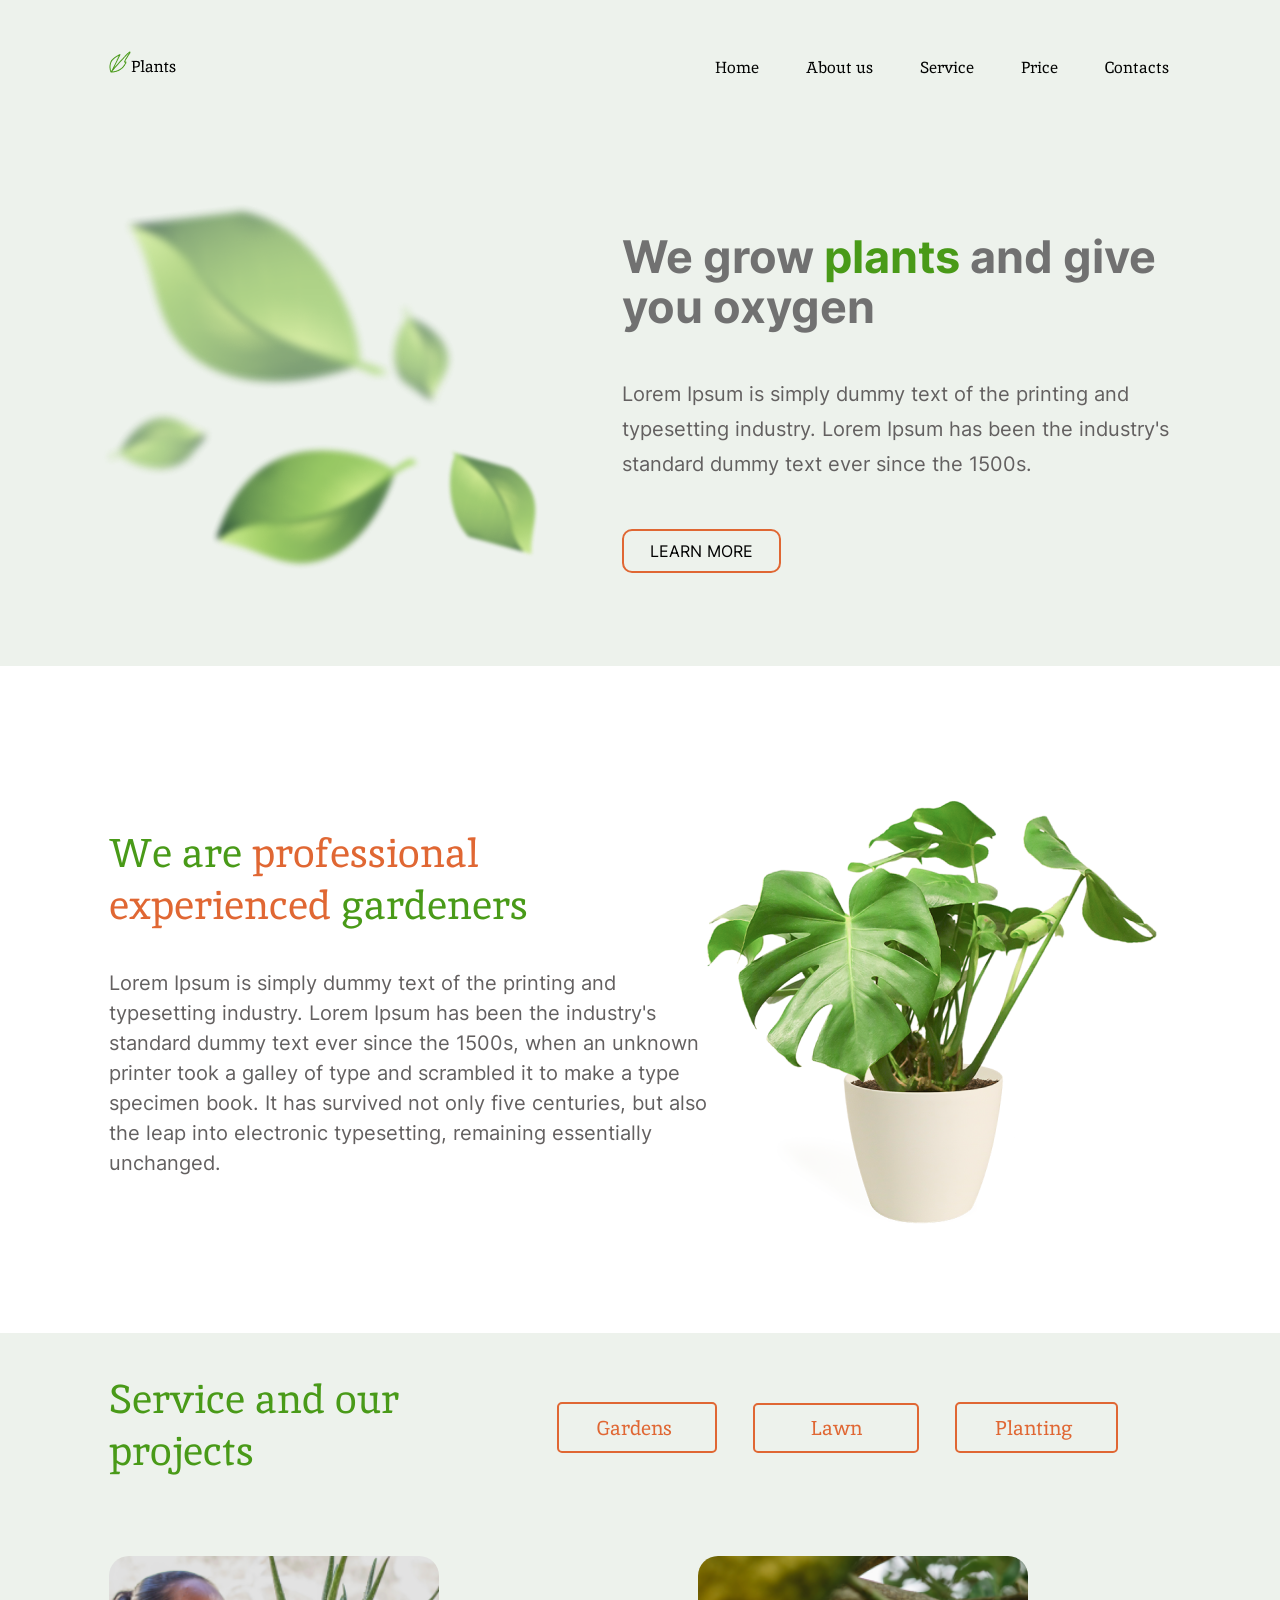
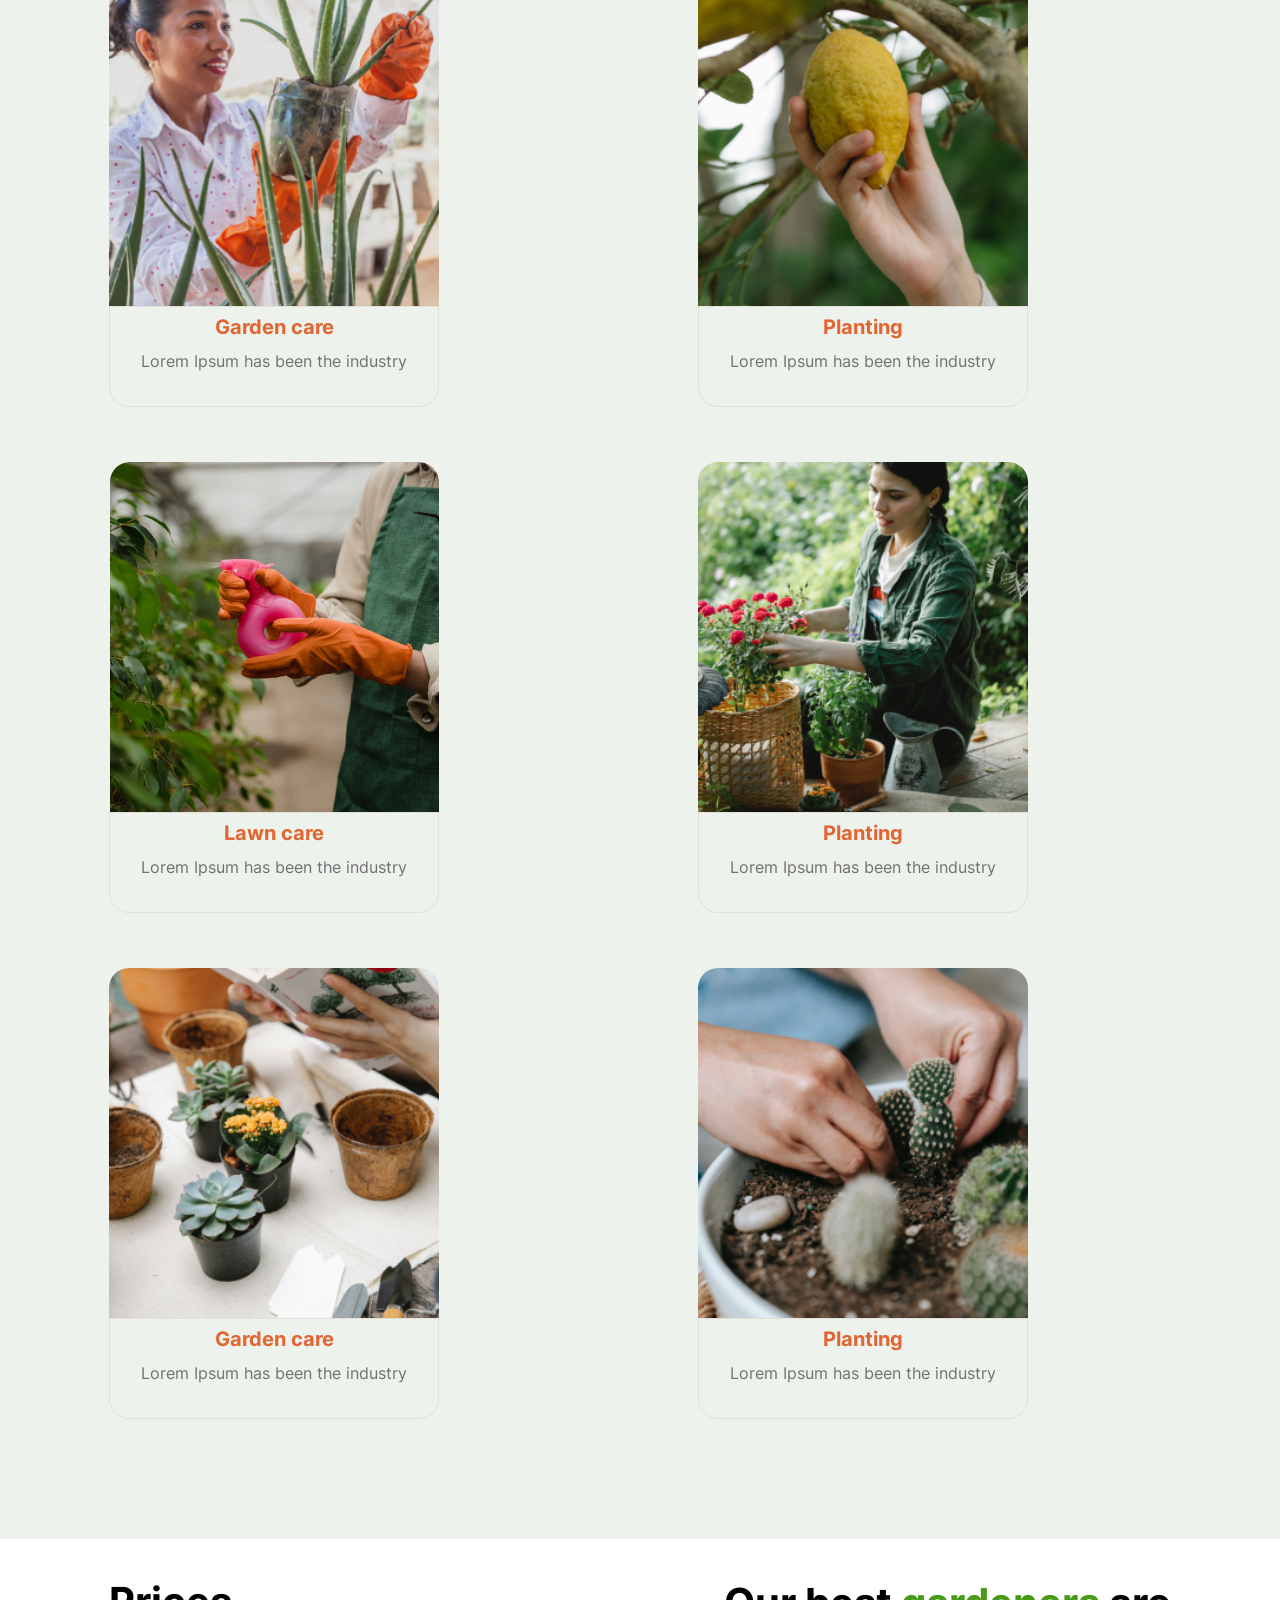
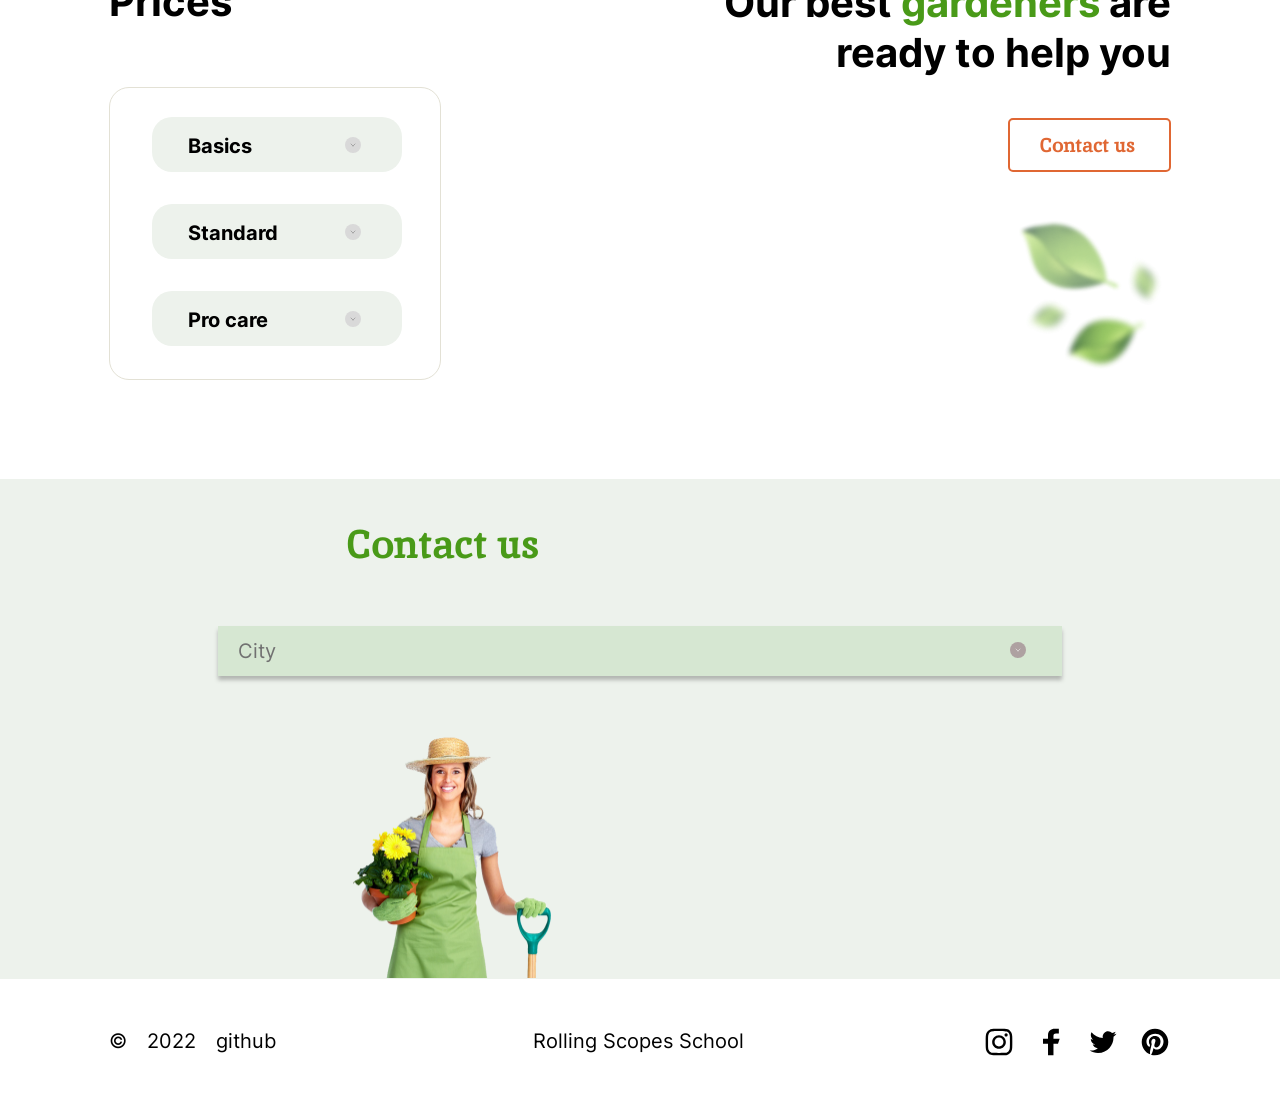
==== commit db7c94d1: "feat: add select in contacts" ====
--- a/plants/index.html
+++ b/plants/index.html
@@ -202,9 +202,61 @@
                         <img src="./assets/image/contact_woman.png" alt="woman">
                     </div>
                     <h2 class="contacts__title">Contact us</h2>
-                    <div class="contacts__list">
-                        <div class="contacts__item">City</div>
-                    </div>
+                    <div class="contacts__container">
+                        <div class="contacts__list">
+                            <div class="contacts__item">City</div>
+                            <div class="contacts__box">
+                                <div class="contacts__town  canandaiga" >
+                                    <input id="Canandaigua" type="radio" value="Canandaigua">
+                                    <label for="Canandaigua">Canandaigua, NY</label>
+                                </div>
+                                <div class="contacts__town">
+                                    <input id="NewYork" type="radio" value="NewYork">
+                                    <label for="NewYork">New York City</label>
+                                </div>
+                                <div class="contacts__town">
+                                    <input id="Yonkers" type="radio" value="Yonkers">
+                                    <label for="Yonkers">Yonkers, NY</label>
+                                </div>
+                                <div class="contacts__town">
+                                    <input id="Sherril" type="radio" value="Sherril">
+                                    <label for="Sherril">Sherrill, NY</label>
+                                </div>
+                                <!-- <div class="contacts__town town canandaiga" >
+                                   Canandaigua, NY
+                                </div>
+                                <div class="contacts__town">
+                                    New York City
+                                </div>
+                                <div class="contacts__town">
+                          
+                                 Yonkers, NY
+                                </div>
+                                <div class="contacts__town">
+                              
+                                   Sherrill, NY
+                                </div> -->
+                            </div>
+                        </div>
+                        <div class="town__wrapper">
+                            <div class="town">
+                                <div class="town__item">
+                                    <div class="town__name">City:</div>
+                                    <div class="town__name-value"></div>
+                                </div>
+                                <div class="town__item">
+                                    <div class="town__phone">Phone:</div>
+                                    <div class="town__phone-value"></div>
+                                </div>
+                                <div class="town__item">
+                                    <div class="town__adress">Office adress:</div>
+                                    <div class="town__adress-value"></div>
+                                </div>
+                                <button class="town__btn"><a class="town__number" href="tel:+18475555555">Call us</a></button>
+                            </div>
+                        </div>
+                    </div>
+
                 </div>
             </div>
         </section>
--- a/plants/css/style.css
+++ b/plants/css/style.css
@@ -607,6 +607,7 @@
     max-height: 120px;
     transition: 0.4s; 
 }
+
 .price__item.active{
     border-radius: 20px 20px 0 0;
     padding-bottom: 34px;
@@ -679,6 +680,7 @@
 .info__img {   
     height: 175px;
 }
+
 @media (max-width: 980px) {
     .price__title {
         font-size: 35px;
@@ -734,6 +736,9 @@
     .price__item:first-child {
         padding: 18px 95px 14px 31px;
     }
+    .price__item.active:first-child {
+        padding: 18px 95px 14px 31px;
+    }
     .price__item::after {
         right: 39px;
         bottom: 11px;
@@ -749,6 +754,9 @@
         font-size: 15px;
         line-height: 20px;
     }
+}
+.price__item.active + .price__list{
+    gap: 0;
 }
 .contacts__content {
     display: flex;
@@ -775,18 +783,114 @@
     background: #D6E7D2;
     box-shadow: 0px 4px 4px rgba(0, 0, 0, 0.25);
     border-radius: 0px;
-    padding: 5px 390px 5px 20px;
+    padding: 5px 20px 5px 20px;
     font-weight: 400;
     font-size: 20px;
     line-height: 40px;
     color: #717171;
     cursor: pointer;
+    min-width: 450px;
 }
 .contacts__item::after {
     content: url(../assets/icons/accordion_btn.svg);
     position: absolute;
     right: 33px;
 }
+.contacts__item.pick::after {
+    content: url(../assets/icons/accordion_btn-active.svg);
+}
+
+.contacts__town input{
+    display: none;
+}
+.contacts__box {
+    padding: 27px 50px 24px 20px; 
+    background: #DCE9D9;
+    max-height: 0;
+    opacity: 0;
+}
+.contacts__town label{
+    font-weight: 400;
+    font-size: 16px;
+    line-height: 40px;
+    letter-spacing: 0.05em;
+    color: #499A18;
+    border-bottom: 1px solid #D9D9D9;
+    width: 100%;
+    display: block; 
+    margin-bottom: 7px;
+}
+.contacts__box.active {
+    width: 450px;
+    position: absolute;
+    max-height: 243px;
+    opacity: 1;
+    transition: 0.3s;
+    z-index: 3;
+} 
+.contacts__town label:hover {
+    color: #717171;
+    border-bottom: 1px solid #717171;
+}
+.contacts__item.pick {
+    background: #C1E698;
+    box-shadow: none;
+}
+.town__wrapper {
+    position: relative;
+    max-width: 448px;
+    max-height: 214px;
+    background: #EDF2EC;
+    border: 1px solid #000000;
+    border-radius: 20px;
+    display: none;
+}
+.town {
+    padding: 17px 33px 32px 33px;
+    font-weight: 400;
+    font-size: 16px;
+    line-height: 40px;
+    color: #000000;
+    letter-spacing: 0.05em;
+    display: flex;
+    flex-direction: column;
+}
+.town__btn {
+    font-family: 'Inika';
+    padding: 7px 43px;
+    font-weight: 700;
+    font-size: 11px;
+    line-height: 13px;
+    text-align: center;
+    color: #717171;
+    background: #EDF2EC;
+    border: 1px solid #E06733;
+    border-radius: 5px;
+    align-self: center;
+    margin-top: 24px;
+}
+.town__item {
+    display: flex;
+}
+.town__btn a {
+    color: #717171;
+}
+.town__name {
+    margin-right: 93px;
+}
+.town__phone{
+    margin-right: 67px;
+}
+.town__adress {
+    margin-right: 14px;
+}
+.town__city-value, .town__phone-value, .town__adress-value {
+    font-weight: 400;
+    font-size: 16px;
+    line-height: 40px;
+    letter-spacing: 0.05em;
+    color: #717171;
+}
 @media (max-width: 1350px) {
     .prices__block {
         padding: 39px 0 92px;
@@ -801,9 +905,6 @@
         flex-direction: column-reverse;
         padding: 50px 109px 0 109px;
         position: relative;
-    }
-    .contacts__list {
-        padding: 140px 0 246px 0;
     }
     .contacts__item::after {
         right: 36px;
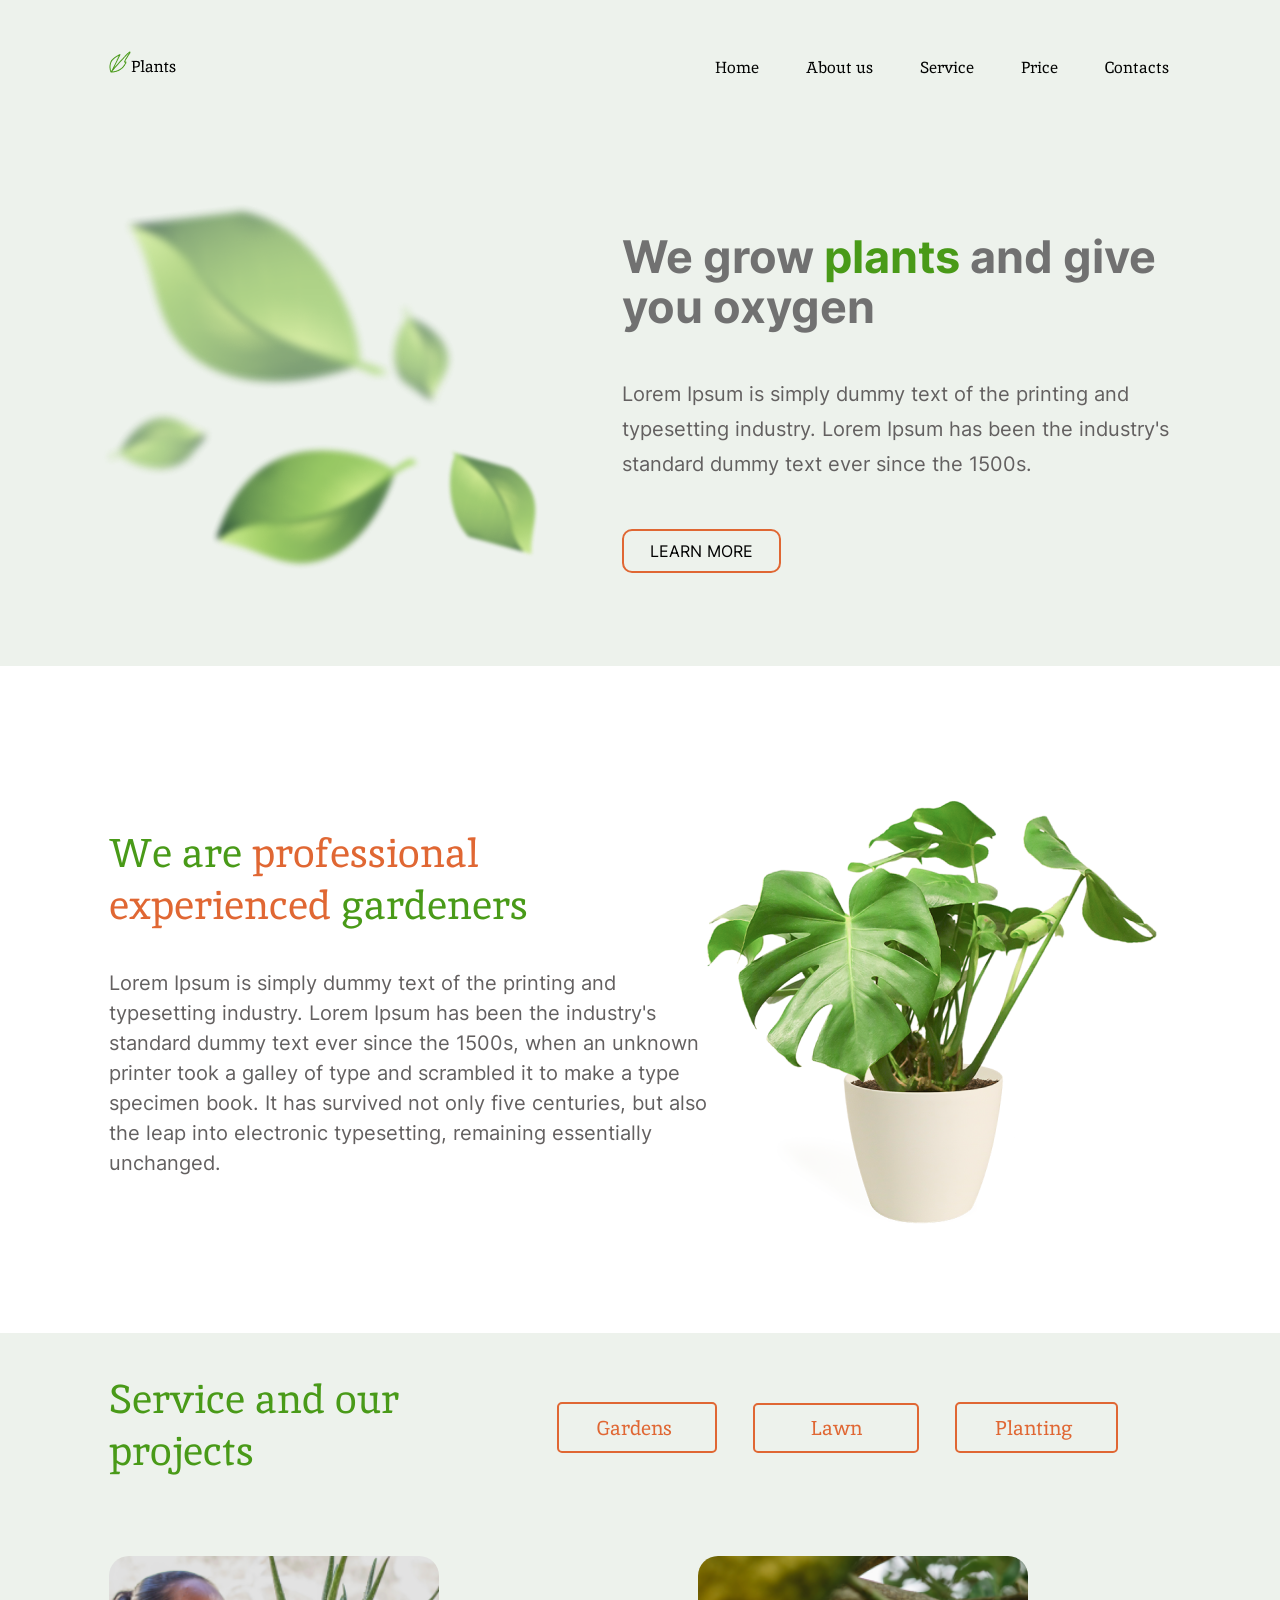
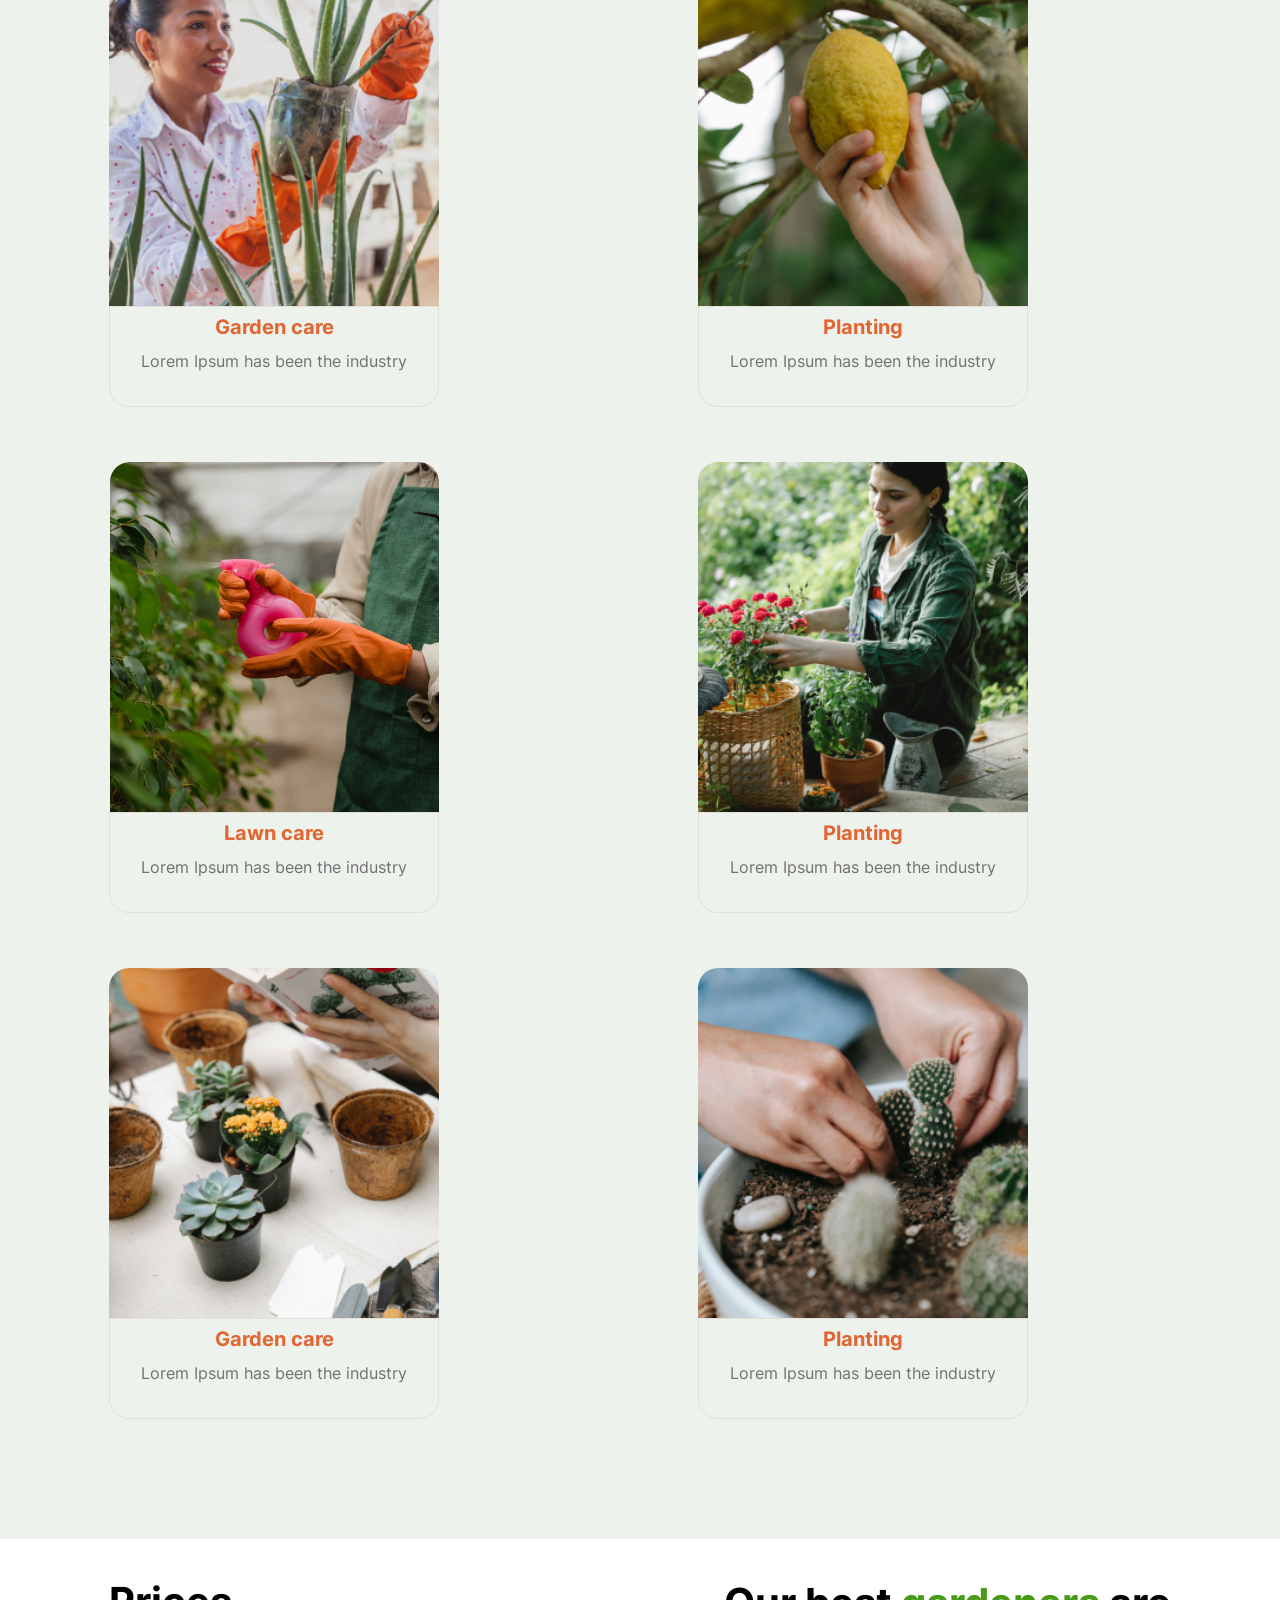
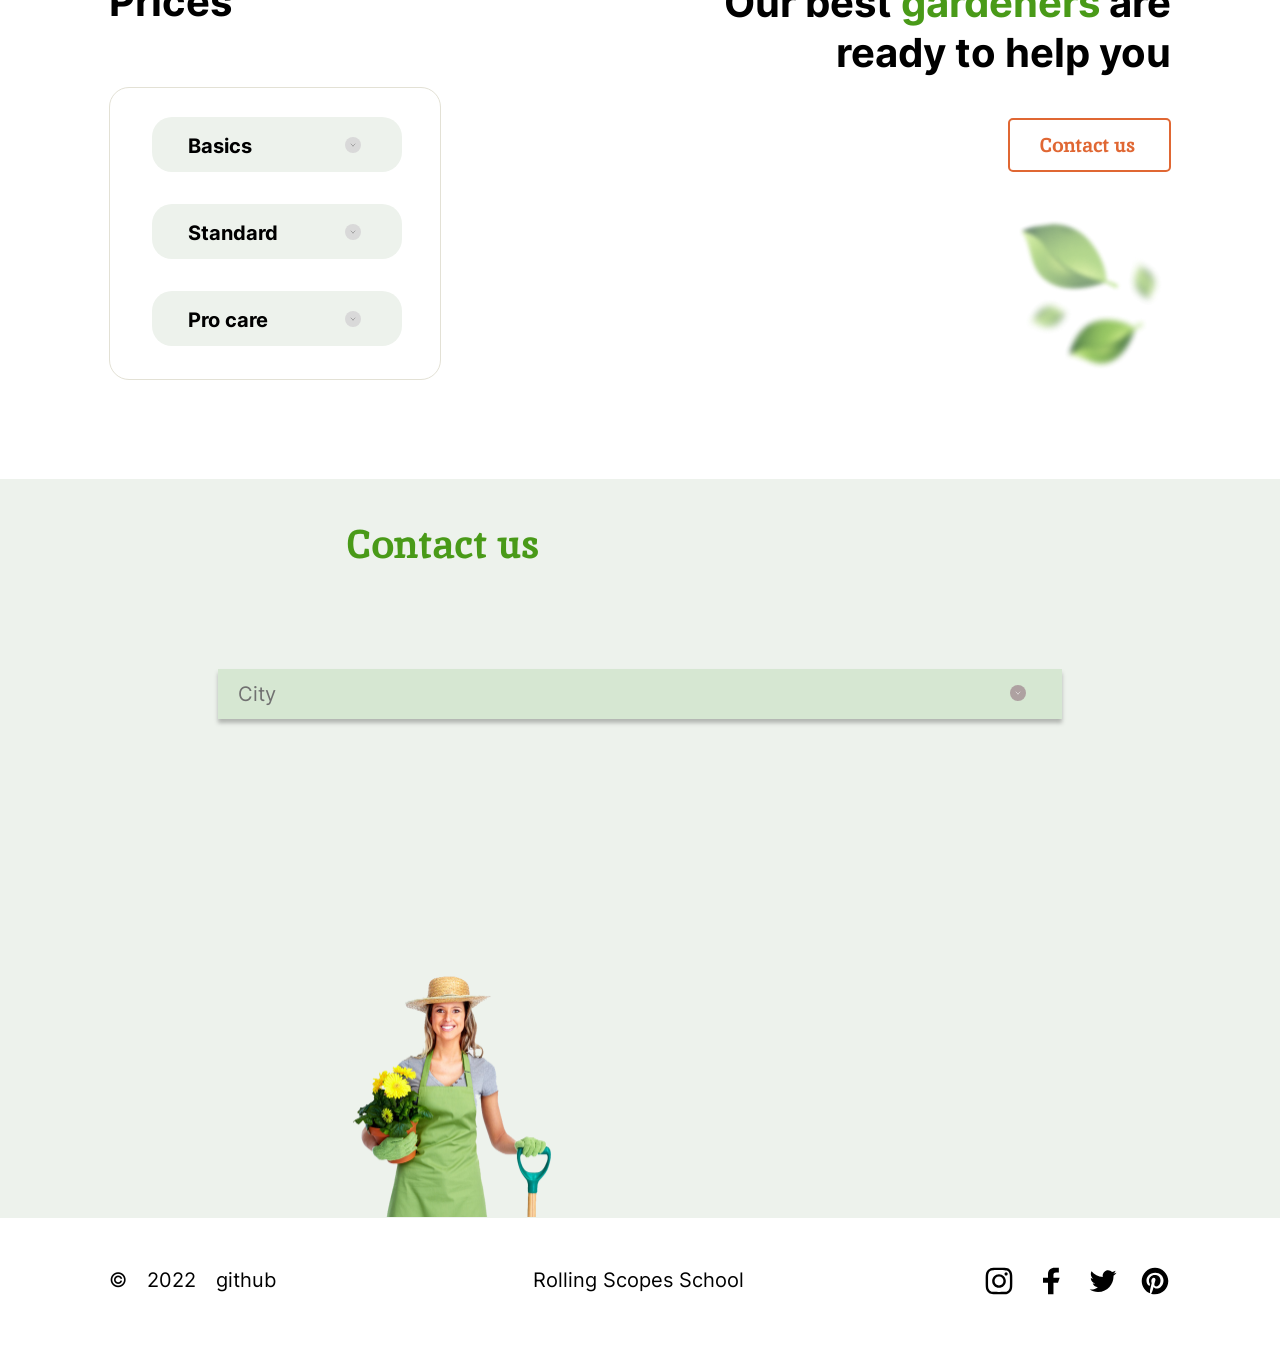
==== commit 119d46b7: "feat: add change in css" ====
--- a/plants/index.html
+++ b/plants/index.html
@@ -222,20 +222,6 @@
                                     <input id="Sherril" type="radio" value="Sherril">
                                     <label for="Sherril">Sherrill, NY</label>
                                 </div>
-                                <!-- <div class="contacts__town town canandaiga" >
-                                   Canandaigua, NY
-                                </div>
-                                <div class="contacts__town">
-                                    New York City
-                                </div>
-                                <div class="contacts__town">
-                          
-                                 Yonkers, NY
-                                </div>
-                                <div class="contacts__town">
-                              
-                                   Sherrill, NY
-                                </div> -->
                             </div>
                         </div>
                         <div class="town__wrapper">
--- a/plants/css/style.css
+++ b/plants/css/style.css
@@ -198,12 +198,10 @@
         justify-content: center;
         padding: 5px 0;
         font-size: 20px;
-      }
-    
+    }
     .popup .nav__list > li > a:hover {
         color: #E06733;
-    }
-    
+    }    
     .hamb__field.active .bar:nth-child(2) {
         opacity: 0;
     }
@@ -607,13 +605,14 @@
     max-height: 120px;
     transition: 0.4s; 
 }
-
+.price__list.open {
+    max-height: 388px;
+}
 .price__item.active{
     border-radius: 20px 20px 0 0;
     padding-bottom: 34px;
     background: #D6E7D2;
 }
-
 .price__text {
     border-top: 0.5px solid #AEA1A1;
     padding: 6px 0 6px 0;
@@ -689,6 +688,7 @@
     }
     .price__list {
         padding: 29px 38px 33px 45px;
+        gap: 27px;
     }
     .info__text {
         font-size: 25px;
@@ -702,6 +702,9 @@
         position: relative;
         top: 5px;
         left: 2px;
+    }
+    .price__list.open {
+        max-height: 378px;
     }
 }
 @media (max-width: 767px) {
@@ -726,7 +729,7 @@
     }
     .price__list {
         gap: 14px;
-        padding: 27px 23px;
+        padding: 27px 8px;
         border-radius: 17px;
     }
     .price__item {
@@ -753,6 +756,12 @@
         padding: 8px 22px 6px 22px;
         font-size: 15px;
         line-height: 20px;
+    }
+    .price__content {
+        max-width: 200px;
+    }
+    .price__list.open {
+        max-height: 338px;
     }
 }
 .price__item.active + .price__list{
@@ -835,6 +844,9 @@
 .contacts__item.pick {
     background: #C1E698;
     box-shadow: none;
+}
+.contacts__list.pick {
+    padding-bottom: 51px;
 }
 .town__wrapper {
     position: relative;
@@ -884,7 +896,7 @@
 .town__adress {
     margin-right: 14px;
 }
-.town__city-value, .town__phone-value, .town__adress-value {
+.town__name-value, .town__phone-value, .town__adress-value {
     font-weight: 400;
     font-size: 16px;
     line-height: 40px;
@@ -913,6 +925,13 @@
         height: 248px;
         position: relative;
         left: 135px;
+        margin-top: 196px;
+    }
+    .contacts__list {
+        padding-top: 140px;
+    }
+    .contacts__list.pick {
+        padding-bottom: 51px;
     }
 }
 @media (max-width: 800px) {
@@ -932,7 +951,7 @@
         padding: 30px 17px 0 17px;
     }
     .contacts__item {
-        padding: 6px 275px 5px 17px;
+       min-width: 300px;
     }
     .prices__block {
         padding: 23px 0 40px;
@@ -942,13 +961,45 @@
     .contacts__image img {
         height: 124.25px;
         left: 96px;
+        margin-top: 114px;
     }
     .contacts__list {
-        padding: 107px 0 128px 0;
+        padding: 107px 0 0 0;
+    }
+    .contacts__list.pick {
+        padding: 107px 0 10px 0;
     }
     .contacts__item::after {
         right: 20px;
         top: 7px;
+    }
+    .contacts__box{
+        padding: 3px 50px 7px 20px;
+    }
+    .contacts__box.active {
+        width: 300px;
+        position: absolute;
+        max-height: 243px;
+        opacity: 1;
+        transition: 0.3s;
+        z-index: 3;
+    } 
+    .town__name {
+        margin-right: 22px;
+    }
+    .town__phone{
+        margin-right: 5px;
+    }
+    .town__adress {
+        margin-right: 10px;
+        line-height: 20px;
+        max-width: 64px;
+    }
+    .town__adress-value {
+        line-height: 20px;
+    }
+    .town {
+        padding: 20px 36px 23px 36px;
     }
 }
 @media (max-width: 379px) {
